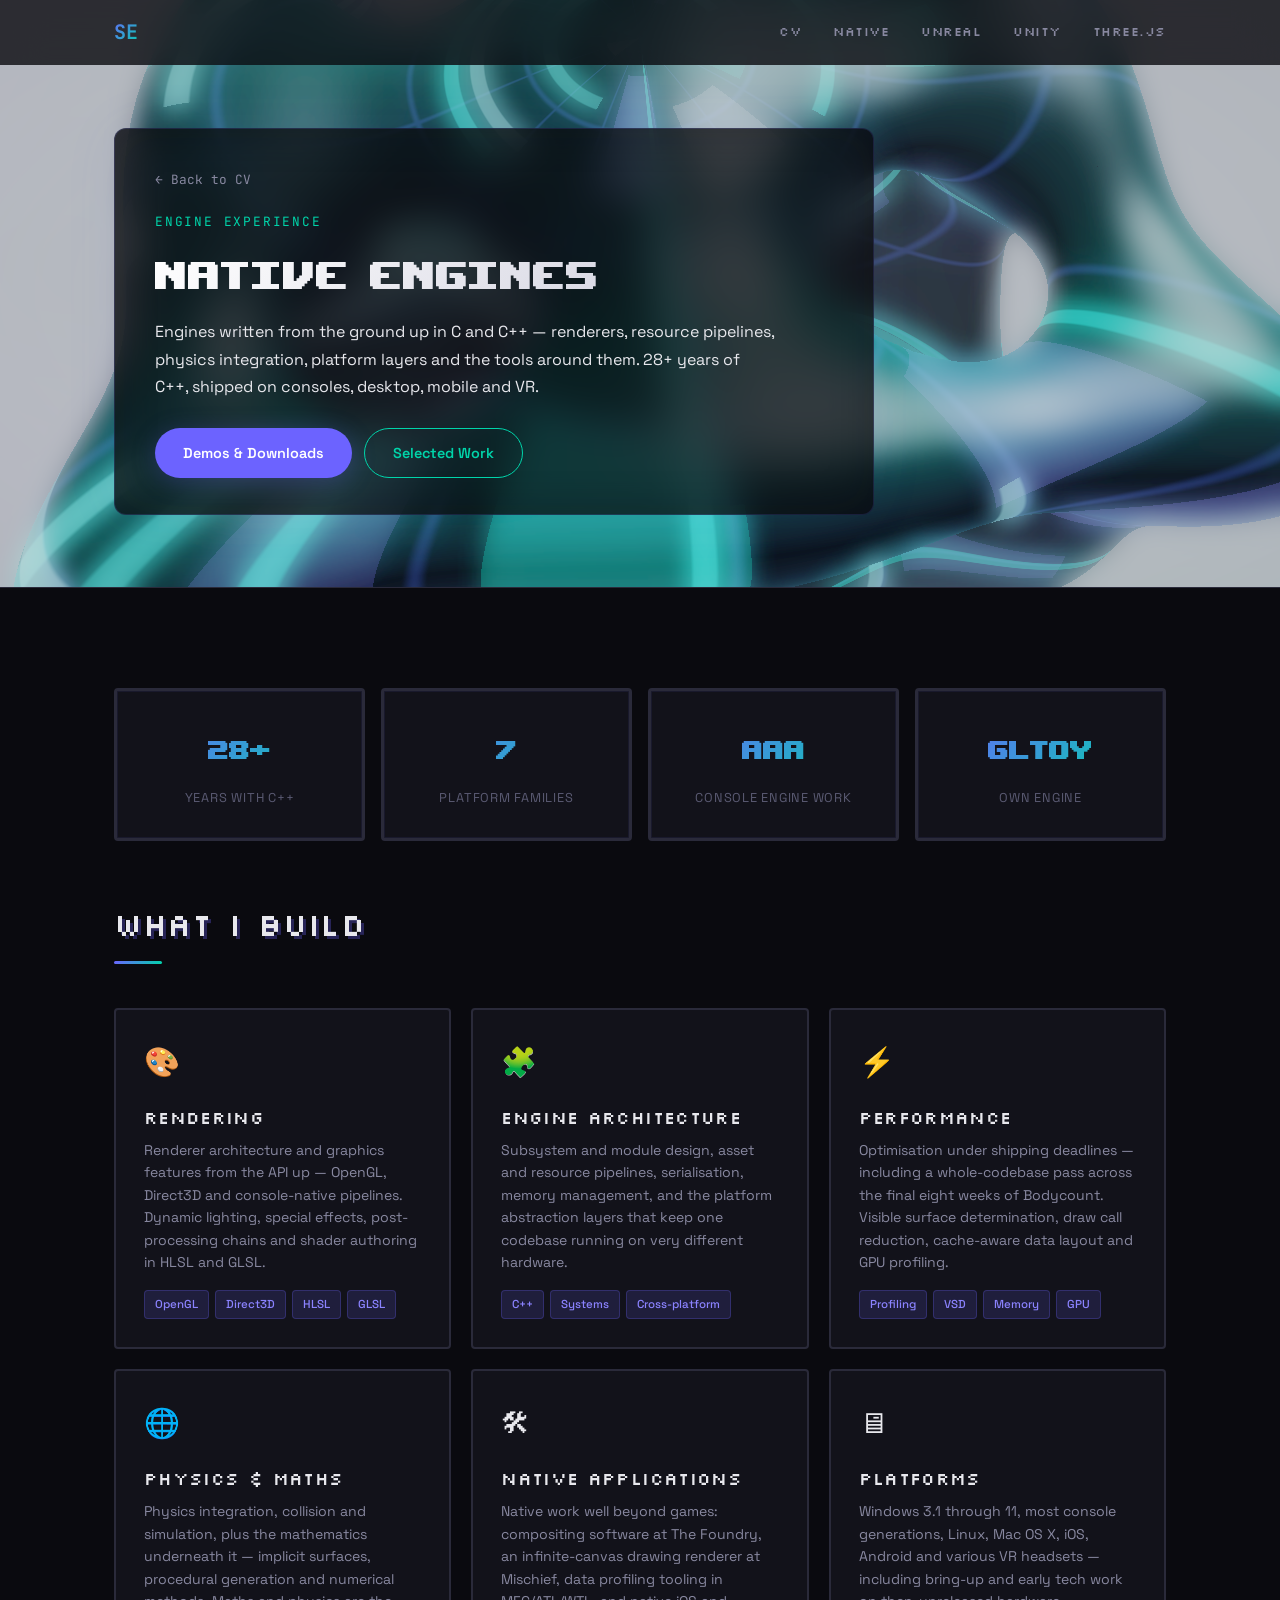
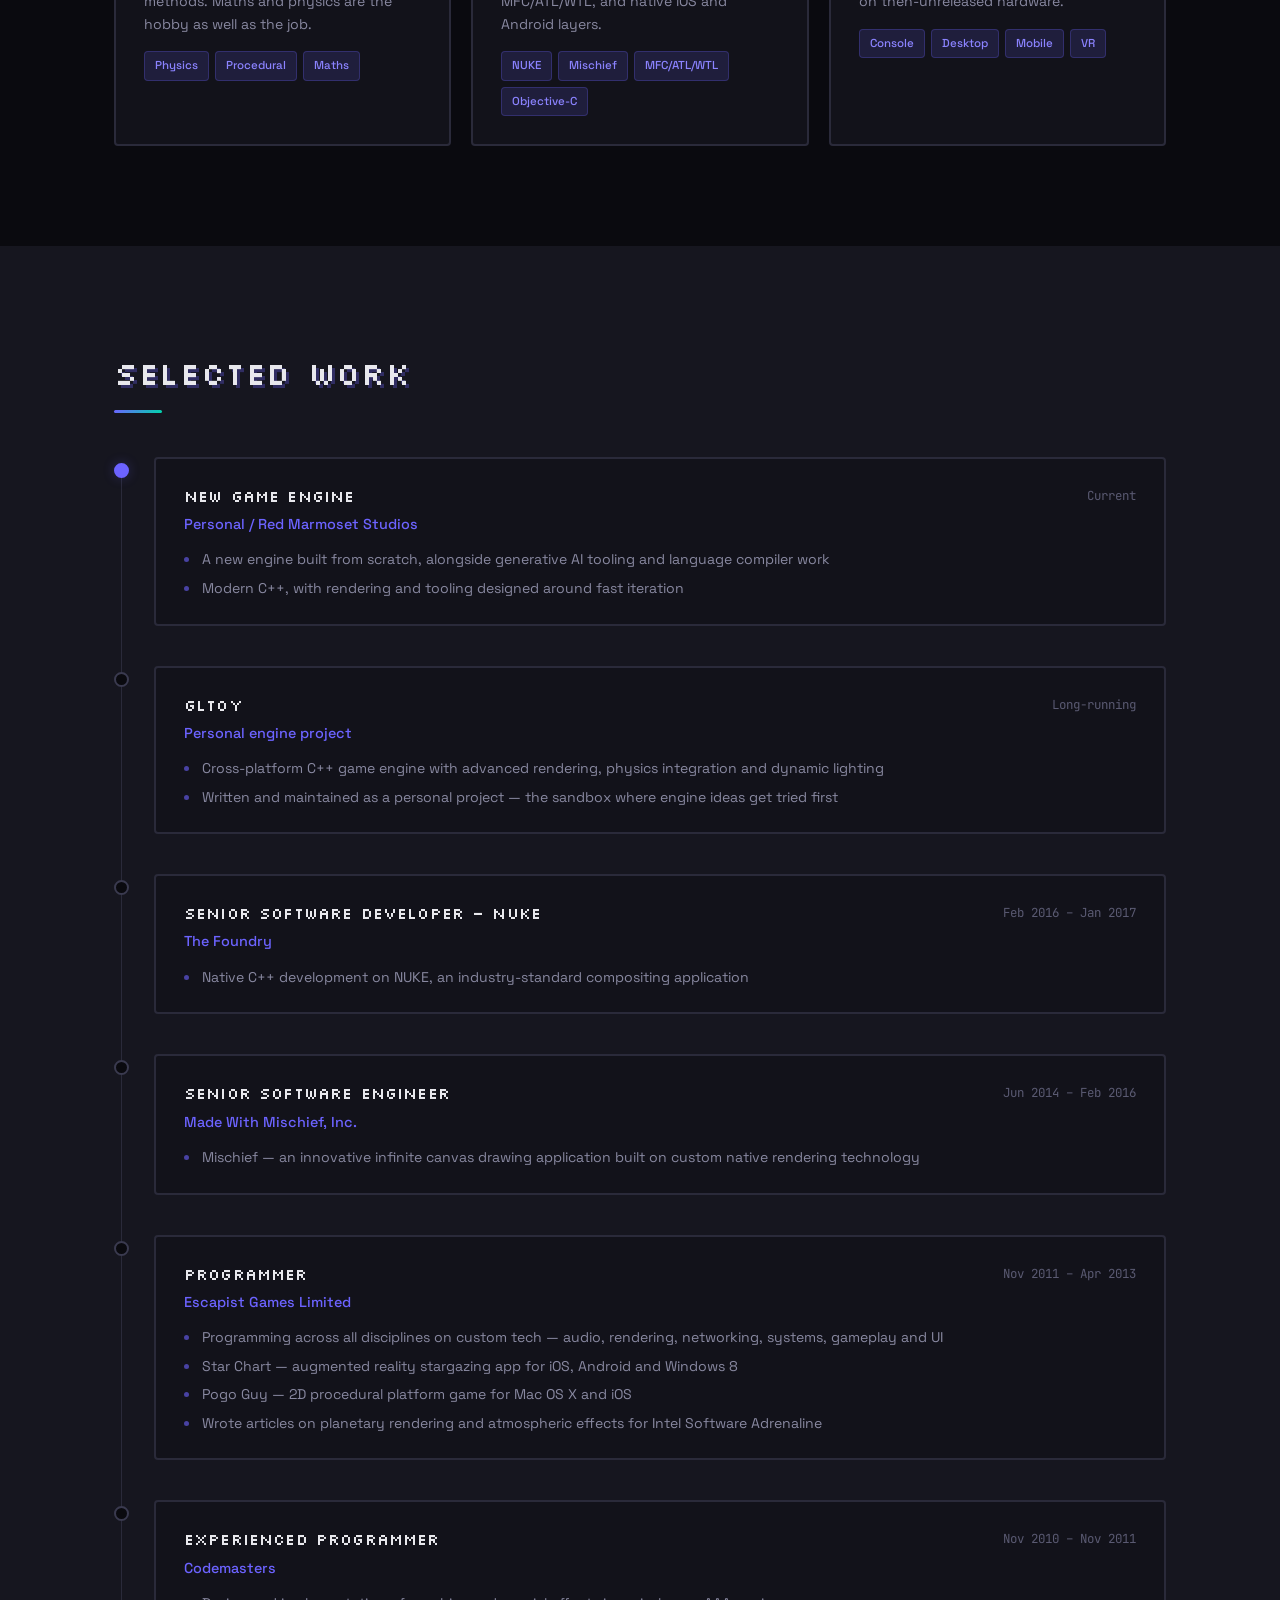
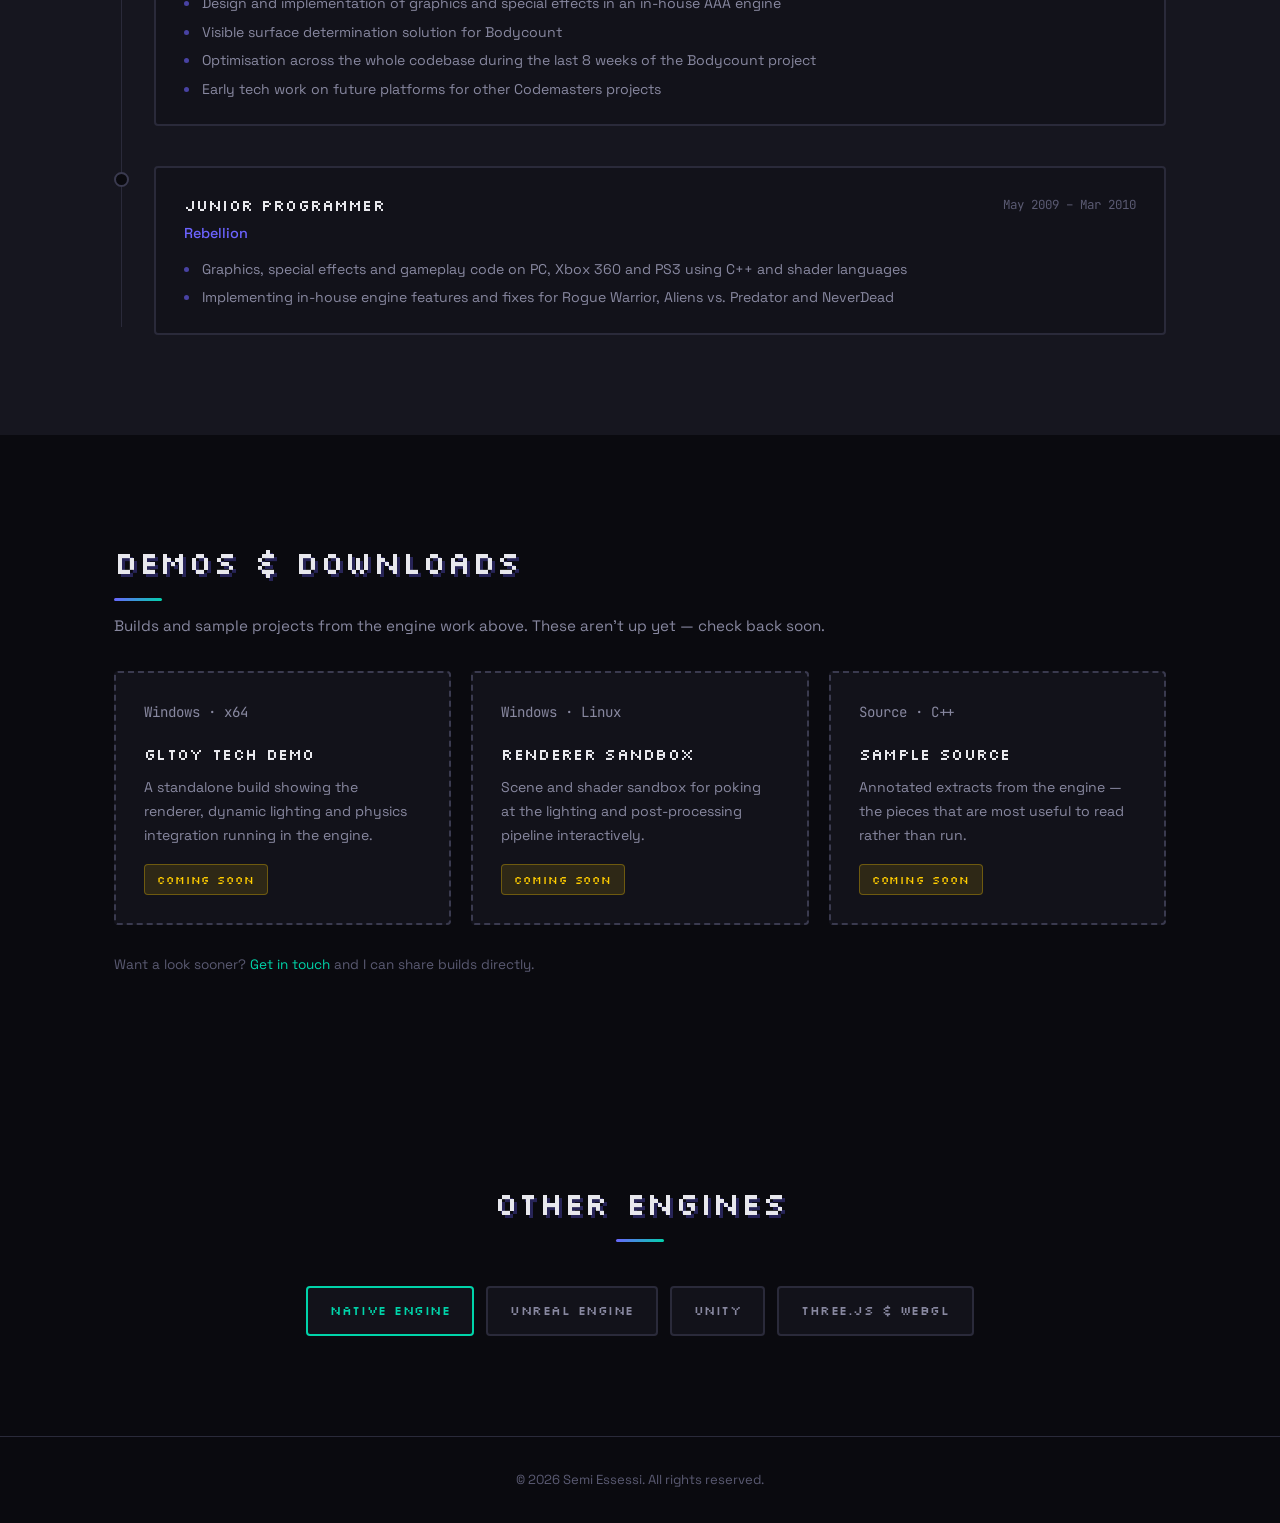
==== native-engine/index.html @ 6266543a "Add engine experience sub-pages for native, Unreal, Unity and Three.js Adds four sub-pages, each cov" ====
<!DOCTYPE html>
<html lang="en">
<head>
  <meta charset="UTF-8">
  <meta name="viewport" content="width=device-width, initial-scale=1.0">
  <title>Native Engine Experience &mdash; Sem Essessi</title>
  <meta name="description" content="Custom C++ game engine and native graphics experience: renderers, engine architecture, physics, tooling and optimisation across console, desktop and mobile.">
  <link rel="preconnect" href="https://fonts.googleapis.com">
  <link rel="preconnect" href="https://fonts.gstatic.com" crossorigin>
  <link href="https://fonts.googleapis.com/css2?family=Space+Grotesk:wght@300;400;500;600;700&family=JetBrains+Mono:wght@400;500&family=Silkscreen&display=swap" rel="stylesheet">
  <link rel="stylesheet" href="../style.css">
  <style>@font-face{font-family:'Upheaval';src:url('../assets/upheavtt.ttf') format('truetype');font-display:swap;}</style>
</head>
<body class="page-native">

  <nav class="nav" id="nav">
    <div class="nav-inner">
      <a href="../index.html" class="nav-logo">SE</a>
      <div class="nav-links">
        <a href="../index.html">CV</a>
        <a href="../native-engine/">Native</a>
        <a href="../unreal/">Unreal</a>
        <a href="../unity/">Unity</a>
        <a href="../threejs/">Three.js</a>
      </div>
      <button class="nav-toggle" id="nav-toggle" aria-label="Toggle menu">
        <span></span><span></span><span></span>
      </button>
    </div>
  </nav>

  <header class="page-hero">
    <div class="page-hero-bg">
      <canvas id="hero-canvas"></canvas>
    </div>
    <div class="container">
      <div class="page-hero-card">
        <a href="../index.html" class="breadcrumb">&larr; Back to CV</a>
        <p class="page-eyebrow">Engine Experience</p>
        <h1 class="page-title">Native Engines</h1>
        <p class="page-lede">Engines written from the ground up in C and C++ &mdash; renderers, resource pipelines, physics integration, platform layers and the tools around them. 28+ years of C++, shipped on consoles, desktop, mobile and VR.</p>
        <div class="page-hero-actions">
          <a href="#demos" class="btn btn-primary">Demos &amp; Downloads</a>
          <a href="#work" class="btn btn-accent">Selected Work</a>
        </div>
      </div>
    </div>
  </header>

  <section class="section">
    <div class="container">
      <div class="fact-grid">
        <div class="stat-card">
          <span class="stat-number">28+</span>
          <span class="stat-label">Years with C++</span>
        </div>
        <div class="stat-card">
          <span class="stat-number">7</span>
          <span class="stat-label">Platform Families</span>
        </div>
        <div class="stat-card">
          <span class="stat-number">AAA</span>
          <span class="stat-label">Console Engine Work</span>
        </div>
        <div class="stat-card">
          <span class="stat-number">GLToy</span>
          <span class="stat-label">Own Engine</span>
        </div>
      </div>

      <h2 class="section-title">What I Build</h2>
      <div class="card-grid">

        <div class="project-card">
          <div class="project-icon">&#127912;</div>
          <h3>Rendering</h3>
          <p>Renderer architecture and graphics features from the API up &mdash; OpenGL, Direct3D and console-native pipelines. Dynamic lighting, special effects, post-processing chains and shader authoring in HLSL and GLSL.</p>
          <div class="project-tags">
            <span>OpenGL</span><span>Direct3D</span><span>HLSL</span><span>GLSL</span>
          </div>
        </div>

        <div class="project-card">
          <div class="project-icon">&#129513;</div>
          <h3>Engine Architecture</h3>
          <p>Subsystem and module design, asset and resource pipelines, serialisation, memory management, and the platform abstraction layers that keep one codebase running on very different hardware.</p>
          <div class="project-tags">
            <span>C++</span><span>Systems</span><span>Cross-platform</span>
          </div>
        </div>

        <div class="project-card">
          <div class="project-icon">&#9889;</div>
          <h3>Performance</h3>
          <p>Optimisation under shipping deadlines &mdash; including a whole-codebase pass across the final eight weeks of Bodycount. Visible surface determination, draw call reduction, cache-aware data layout and GPU profiling.</p>
          <div class="project-tags">
            <span>Profiling</span><span>VSD</span><span>Memory</span><span>GPU</span>
          </div>
        </div>

        <div class="project-card">
          <div class="project-icon">&#127760;</div>
          <h3>Physics &amp; Maths</h3>
          <p>Physics integration, collision and simulation, plus the mathematics underneath it &mdash; implicit surfaces, procedural generation and numerical methods. Maths and physics are the hobby as well as the job.</p>
          <div class="project-tags">
            <span>Physics</span><span>Procedural</span><span>Maths</span>
          </div>
        </div>

        <div class="project-card">
          <div class="project-icon">&#128736;</div>
          <h3>Native Applications</h3>
          <p>Native work well beyond games: compositing software at The Foundry, an infinite-canvas drawing renderer at Mischief, data profiling tooling in MFC/ATL/WTL, and native iOS and Android layers.</p>
          <div class="project-tags">
            <span>NUKE</span><span>Mischief</span><span>MFC/ATL/WTL</span><span>Objective-C</span>
          </div>
        </div>

        <div class="project-card">
          <div class="project-icon">&#128421;</div>
          <h3>Platforms</h3>
          <p>Windows 3.1 through 11, most console generations, Linux, Mac OS X, iOS, Android and various VR headsets &mdash; including bring-up and early tech work on then-unreleased hardware.</p>
          <div class="project-tags">
            <span>Console</span><span>Desktop</span><span>Mobile</span><span>VR</span>
          </div>
        </div>

      </div>
    </div>
  </section>

  <section class="section experience" id="work">
    <div class="container">
      <h2 class="section-title">Selected Work</h2>
      <div class="timeline">

        <div class="timeline-item">
          <div class="timeline-marker current"></div>
          <div class="timeline-content">
            <div class="timeline-header">
              <div>
                <h3>New Game Engine</h3>
                <p class="timeline-company">Personal / Red Marmoset Studios</p>
              </div>
              <span class="timeline-date">Current</span>
            </div>
            <ul class="timeline-details">
              <li>A new engine built from scratch, alongside generative AI tooling and language compiler work</li>
              <li>Modern C++, with rendering and tooling designed around fast iteration</li>
            </ul>
          </div>
        </div>

        <div class="timeline-item">
          <div class="timeline-marker"></div>
          <div class="timeline-content">
            <div class="timeline-header">
              <div>
                <h3>GLToy</h3>
                <p class="timeline-company">Personal engine project</p>
              </div>
              <span class="timeline-date">Long-running</span>
            </div>
            <ul class="timeline-details">
              <li>Cross-platform C++ game engine with advanced rendering, physics integration and dynamic lighting</li>
              <li>Written and maintained as a personal project &mdash; the sandbox where engine ideas get tried first</li>
            </ul>
          </div>
        </div>

        <div class="timeline-item">
          <div class="timeline-marker"></div>
          <div class="timeline-content">
            <div class="timeline-header">
              <div>
                <h3>Senior Software Developer &ndash; NUKE</h3>
                <p class="timeline-company">The Foundry</p>
              </div>
              <span class="timeline-date">Feb 2016 &ndash; Jan 2017</span>
            </div>
            <ul class="timeline-details">
              <li>Native C++ development on NUKE, an industry-standard compositing application</li>
            </ul>
          </div>
        </div>

        <div class="timeline-item">
          <div class="timeline-marker"></div>
          <div class="timeline-content">
            <div class="timeline-header">
              <div>
                <h3>Senior Software Engineer</h3>
                <p class="timeline-company">Made With Mischief, Inc.</p>
              </div>
              <span class="timeline-date">Jun 2014 &ndash; Feb 2016</span>
            </div>
            <ul class="timeline-details">
              <li>Mischief &mdash; an innovative infinite canvas drawing application built on custom native rendering technology</li>
            </ul>
          </div>
        </div>

        <div class="timeline-item">
          <div class="timeline-marker"></div>
          <div class="timeline-content">
            <div class="timeline-header">
              <div>
                <h3>Programmer</h3>
                <p class="timeline-company">Escapist Games Limited</p>
              </div>
              <span class="timeline-date">Nov 2011 &ndash; Apr 2013</span>
            </div>
            <ul class="timeline-details">
              <li>Programming across all disciplines on custom tech &mdash; audio, rendering, networking, systems, gameplay and UI</li>
              <li>Star Chart &mdash; augmented reality stargazing app for iOS, Android and Windows 8</li>
              <li>Pogo Guy &mdash; 2D procedural platform game for Mac OS X and iOS</li>
              <li>Wrote articles on planetary rendering and atmospheric effects for Intel Software Adrenaline</li>
            </ul>
          </div>
        </div>

        <div class="timeline-item">
          <div class="timeline-marker"></div>
          <div class="timeline-content">
            <div class="timeline-header">
              <div>
                <h3>Experienced Programmer</h3>
                <p class="timeline-company">Codemasters</p>
              </div>
              <span class="timeline-date">Nov 2010 &ndash; Nov 2011</span>
            </div>
            <ul class="timeline-details">
              <li>Design and implementation of graphics and special effects in an in-house AAA engine</li>
              <li>Visible surface determination solution for Bodycount</li>
              <li>Optimisation across the whole codebase during the last 8 weeks of the Bodycount project</li>
              <li>Early tech work on future platforms for other Codemasters projects</li>
            </ul>
          </div>
        </div>

        <div class="timeline-item">
          <div class="timeline-marker"></div>
          <div class="timeline-content">
            <div class="timeline-header">
              <div>
                <h3>Junior Programmer</h3>
                <p class="timeline-company">Rebellion</p>
              </div>
              <span class="timeline-date">May 2009 &ndash; Mar 2010</span>
            </div>
            <ul class="timeline-details">
              <li>Graphics, special effects and gameplay code on PC, Xbox 360 and PS3 using C++ and shader languages</li>
              <li>Implementing in-house engine features and fixes for Rogue Warrior, Aliens vs. Predator and NeverDead</li>
            </ul>
          </div>
        </div>

      </div>
    </div>
  </section>

  <section class="section" id="demos">
    <div class="container">
      <h2 class="section-title">Demos &amp; Downloads</h2>
      <p class="section-lede">Builds and sample projects from the engine work above. These aren't up yet &mdash; check back soon.</p>
      <div class="demo-grid">

        <!-- To publish a demo: give the card a real link, swap the badge for
             <span class="demo-badge ready">Download</span> and add class "available".
             e.g. <a class="demo-card available" href="downloads/gltoy-demo.zip"> ... </a> -->
        <div class="demo-card">
          <p class="demo-meta">Windows &middot; x64</p>
          <h3>GLToy Tech Demo</h3>
          <p>A standalone build showing the renderer, dynamic lighting and physics integration running in the engine.</p>
          <span class="demo-badge">Coming soon</span>
        </div>

        <div class="demo-card">
          <p class="demo-meta">Windows &middot; Linux</p>
          <h3>Renderer Sandbox</h3>
          <p>Scene and shader sandbox for poking at the lighting and post-processing pipeline interactively.</p>
          <span class="demo-badge">Coming soon</span>
        </div>

        <div class="demo-card">
          <p class="demo-meta">Source &middot; C++</p>
          <h3>Sample Source</h3>
          <p>Annotated extracts from the engine &mdash; the pieces that are most useful to read rather than run.</p>
          <span class="demo-badge">Coming soon</span>
        </div>

      </div>
      <p class="demo-note">Want a look sooner? <a href="../index.html#contact">Get in touch</a> and I can share builds directly.</p>
    </div>
  </section>

  <section class="section engine-outro">
    <div class="container">
      <h2 class="section-title">Other Engines</h2>
      <nav class="engine-nav">
        <a href="../native-engine/" aria-current="page">Native Engine</a>
        <a href="../unreal/">Unreal Engine</a>
        <a href="../unity/">Unity</a>
        <a href="../threejs/">Three.js &amp; WebGL</a>
      </nav>
    </div>
  </section>

  <footer class="footer">
    <div class="container">
      <p>&copy; 2026 Semi Essessi. All rights reserved.</p>
    </div>
  </footer>

  <script src="../script.js"></script>
</body>
</html>
---- style.css ----
/* ========================================
   CV Website — Semi Essessi
   ======================================== */

*,
*::before,
*::after {
  margin: 0;
  padding: 0;
  box-sizing: border-box;
}

:root {
  --bg: #0a0a0f;
  --bg-card: #12121a;
  --bg-card-hover: #1a1a26;
  --surface: #16161f;
  --border: #2a2a3a;
  --border-light: #3a3a4f;
  --text: #e8e8ed;
  --text-muted: #8888a0;
  --text-dim: #5a5a72;
  --accent: #6c63ff;
  --accent-glow: #6c63ff40;
  --accent-bright: #8b83ff;
  --accent-secondary: #00d4aa;
  --accent-warm: #ff6b6b;
  --gradient-accent: linear-gradient(135deg, #6c63ff, #00d4aa);
  --font: 'Space Grotesk', -apple-system, BlinkMacSystemFont, 'Segoe UI', sans-serif;
  --font-mono: 'JetBrains Mono', 'Fira Code', monospace;
  --font-pixel: 'Silkscreen', 'Upheaval', 'Press Start 2P', monospace;
  --radius: 12px;
  --radius-sm: 8px;
  --radius-pixel: 4px;
  --transition: 0.3s cubic-bezier(0.4, 0, 0.2, 1);
}

html {
  scroll-behavior: smooth;
  scroll-padding-top: 80px;
}

body {
  font-family: var(--font);
  background: var(--bg);
  color: var(--text);
  line-height: 1.7;
  -webkit-font-smoothing: antialiased;
  overflow-x: hidden;
}

a {
  color: inherit;
  text-decoration: none;
}

ul {
  list-style: none;
}

/* Pixel art utilities */
.pixel-img {
  image-rendering: pixelated;
  image-rendering: -moz-crisp-edges;
  image-rendering: crisp-edges;
}

.section-sprite {
  width: 48px;
  height: 48px;
  vertical-align: middle;
  margin-left: 12px;
}

.container {
  max-width: 1100px;
  margin: 0 auto;
  padding: 0 24px;
}

/* ========================================
   Navigation
   ======================================== */

.nav {
  position: fixed;
  top: 0;
  left: 0;
  right: 0;
  z-index: 100;
  background: rgba(10, 10, 15, 0.8);
  backdrop-filter: blur(20px);
  -webkit-backdrop-filter: blur(20px);
  border-bottom: 1px solid transparent;
  transition: var(--transition);
}

.nav.scrolled {
  border-bottom-color: var(--border);
}

.nav-inner {
  max-width: 1100px;
  margin: 0 auto;
  padding: 0 24px;
  height: 64px;
  display: flex;
  align-items: center;
  justify-content: space-between;
}

.nav-logo {
  font-family: var(--font-mono);
  font-weight: 700;
  font-size: 1.25rem;
  background: var(--gradient-accent);
  -webkit-background-clip: text;
  background-clip: text;
  -webkit-text-fill-color: transparent;
  letter-spacing: -0.02em;
}

.nav-links {
  display: flex;
  gap: 32px;
}

.nav-links a {
  font-family: var(--font-pixel);
  font-size: 0.8rem;
  font-weight: 500;
  color: var(--text-muted);
  transition: color var(--transition);
  position: relative;
  letter-spacing: 0.04em;
}

.nav-links a::after {
  content: '';
  position: absolute;
  bottom: -4px;
  left: 0;
  width: 0;
  height: 2px;
  background: var(--accent);
  transition: width var(--transition);
}

.nav-links a:hover {
  color: var(--text);
}

.nav-links a:hover::after {
  width: 100%;
}

.nav-toggle {
  display: none;
  flex-direction: column;
  gap: 5px;
  background: none;
  border: none;
  cursor: pointer;
  padding: 4px;
}

.nav-toggle span {
  display: block;
  width: 24px;
  height: 2px;
  background: var(--text);
  transition: var(--transition);
}

/* ========================================
   Hero
   ======================================== */

.hero {
  position: relative;
  min-height: 100vh;
  display: flex;
  align-items: center;
  justify-content: center;
  overflow: hidden;
}

.hero-bg {
  position: absolute;
  inset: 0;
  z-index: 0;
}

.hero-bg canvas {
  width: 100%;
  height: 100%;
  display: block;
}

.hero-content {
  position: relative;
  z-index: 1;
  text-align: center;
  padding: 48px 48px 40px;
  max-width: 800px;
  background: rgba(10, 10, 15, 0.65);
  backdrop-filter: blur(18px);
  -webkit-backdrop-filter: blur(18px);
  border: 1px solid rgba(108, 99, 255, 0.12);
  border-radius: var(--radius);
  box-shadow: 0 0 60px rgba(108, 99, 255, 0.06),
              inset 0 0 40px rgba(10, 10, 15, 0.3);
}

.hero-greeting {
  font-family: var(--font-mono);
  font-size: 0.95rem;
  color: var(--accent);
  margin-bottom: 12px;
  letter-spacing: 0.08em;
}

.hero-name {
  font-family: 'Upheaval', var(--font-pixel);
  font-size: clamp(2.8rem, 8vw, 5rem);
  font-weight: 400;
  letter-spacing: 0.02em;
  line-height: 1.1;
  margin-bottom: 16px;
  background: linear-gradient(135deg, #fff 0%, #c8c8d8 100%);
  -webkit-background-clip: text;
  background-clip: text;
  -webkit-text-fill-color: transparent;
  text-shadow: none;
}

.hero-title {
  font-size: clamp(1.1rem, 3vw, 1.5rem);
  color: var(--text-muted);
  font-weight: 400;
  margin-bottom: 20px;
}

.hero-subtitle {
  font-size: 1rem;
  color: var(--text);
  max-width: 560px;
  margin: 0 auto 36px;
  line-height: 1.7;
}

.hero-actions {
  display: flex;
  gap: 16px;
  justify-content: center;
  flex-wrap: wrap;
}

.btn {
  display: inline-flex;
  align-items: center;
  gap: 8px;
  padding: 12px 28px;
  border-radius: 50px;
  font-size: 0.9rem;
  font-weight: 600;
  transition: all var(--transition);
  cursor: pointer;
  border: none;
}

.btn-primary {
  background: var(--accent);
  color: #fff;
  box-shadow: 0 4px 24px var(--accent-glow);
}

.btn-primary:hover {
  background: var(--accent-bright);
  transform: translateY(-2px);
  box-shadow: 0 8px 32px var(--accent-glow);
}

.btn-outline {
  background: transparent;
  color: var(--text);
  border: 1px solid var(--border-light);
}

.btn-outline:hover {
  border-color: var(--accent);
  color: var(--accent-bright);
  transform: translateY(-2px);
}

.hero-scroll {
  position: absolute;
  bottom: 40px;
  left: 50%;
  transform: translateX(-50%);
  display: flex;
  flex-direction: column;
  align-items: center;
  gap: 8px;
  z-index: 1;
}

.hero-scroll span {
  font-family: var(--font-pixel);
  font-size: 0.85rem;
  font-weight: 400;
  text-transform: uppercase;
  letter-spacing: 0.2em;
  color: var(--text);
  text-shadow: 0 0 8px rgba(108,99,255,0.5);
}

.hero-scroll-line {
  width: 2px;
  height: 40px;
  background: linear-gradient(to bottom, var(--accent-bright), transparent);
  animation: scrollPulse 2s ease-in-out infinite;
}

@keyframes scrollPulse {
  0%, 100% { opacity: 1; transform: scaleY(1); }
  50% { opacity: 0.4; transform: scaleY(0.6); }
}

/* ========================================
   Sections
   ======================================== */

.section {
  padding: 100px 0;
}

.section-title {
  font-family: var(--font-pixel);
  font-size: 2rem;
  font-weight: 400;
  letter-spacing: 0.02em;
  margin-bottom: 56px;
  position: relative;
  display: inline-flex;
  align-items: center;
  text-shadow: 3px 3px 0px rgba(108, 99, 255, 0.3);
}

.section-title::after {
  content: '';
  position: absolute;
  bottom: -12px;
  left: 0;
  width: 48px;
  height: 3px;
  background: var(--gradient-accent);
  border-radius: 2px;
}

/* ========================================
   About
   ======================================== */

.about-grid {
  display: grid;
  grid-template-columns: 1fr 1fr;
  gap: 64px;
  align-items: start;
}

.about-text p {
  color: var(--text-muted);
  margin-bottom: 16px;
  font-size: 0.95rem;
}

.about-text p:last-child {
  margin-bottom: 0;
}

.about-stats {
  display: grid;
  grid-template-columns: 1fr 1fr;
  gap: 16px;
}

.stat-card {
  background: var(--bg-card);
  border: 3px solid var(--border);
  border-radius: var(--radius-pixel);
  padding: 28px 24px;
  text-align: center;
  transition: all var(--transition);
  box-shadow: inset 0 0 0 1px rgba(108, 99, 255, 0.08);
}

.stat-card:hover {
  border-color: var(--accent);
  transform: translateY(-4px);
  box-shadow: 0 8px 32px rgba(108, 99, 255, 0.15),
              inset 0 0 0 1px rgba(108, 99, 255, 0.2);
}

.stat-number {
  display: block;
  font-family: 'Upheaval', var(--font-pixel);
  font-size: 2.2rem;
  font-weight: 400;
  background: var(--gradient-accent);
  -webkit-background-clip: text;
  background-clip: text;
  -webkit-text-fill-color: transparent;
  margin-bottom: 4px;
  text-shadow: none;
}

.stat-label {
  font-size: 0.8rem;
  color: var(--text-dim);
  text-transform: uppercase;
  letter-spacing: 0.06em;
}

/* ========================================
   Timeline / Experience
   ======================================== */

.experience {
  background: var(--surface);
}

.timeline {
  position: relative;
  padding-left: 40px;
}

.timeline::before {
  content: '';
  position: absolute;
  left: 7px;
  top: 8px;
  bottom: 8px;
  width: 1px;
  background: var(--border);
}

.timeline-item {
  position: relative;
  padding-bottom: 40px;
  opacity: 0;
  transform: translateY(20px);
  animation: fadeInUp 0.5s ease forwards;
}

.timeline-item:last-child {
  padding-bottom: 0;
}

.timeline-marker {
  position: absolute;
  left: -40px;
  top: 6px;
  width: 15px;
  height: 15px;
  border-radius: 50%;
  background: var(--bg);
  border: 2px solid var(--border-light);
  transition: all var(--transition);
  z-index: 1;
}

.timeline-marker.current {
  border-color: var(--accent);
  background: var(--accent);
  box-shadow: 0 0 12px var(--accent-glow);
}

.timeline-item:hover .timeline-marker {
  border-color: var(--accent);
  box-shadow: 0 0 12px var(--accent-glow);
}

.timeline-content {
  background: var(--bg-card);
  border: 2px solid var(--border);
  border-radius: var(--radius-pixel);
  padding: 24px 28px;
  transition: all var(--transition);
}

.timeline-content:hover {
  border-color: var(--border-light);
  background: var(--bg-card-hover);
}

.timeline-header {
  display: flex;
  justify-content: space-between;
  align-items: flex-start;
  gap: 16px;
  margin-bottom: 12px;
}


.timeline-header h3 {
  font-family: var(--font-pixel);
  font-size: 1rem;
  font-weight: 400;
  color: var(--text);
  letter-spacing: 0.01em;
}

.timeline-company {
  font-size: 0.9rem;
  color: var(--accent);
  font-weight: 500;
  margin-top: 2px;
}

.timeline-date {
  font-family: var(--font-mono);
  font-size: 0.78rem;
  color: var(--text-dim);
  white-space: nowrap;
  flex-shrink: 0;
  padding-top: 2px;
}

.timeline-details {
  margin-top: 8px;
}

.timeline-details li {
  position: relative;
  padding-left: 18px;
  color: var(--text-muted);
  font-size: 0.88rem;
  margin-bottom: 6px;
  line-height: 1.6;
}

.timeline-details li::before {
  content: '';
  position: absolute;
  left: 0;
  top: 9px;
  width: 5px;
  height: 5px;
  border-radius: 50%;
  background: var(--accent);
  opacity: 0.6;
}

.timeline-details li:last-child {
  margin-bottom: 0;
}

@keyframes fadeInUp {
  to {
    opacity: 1;
    transform: translateY(0);
  }
}

/* Stagger animation */
.timeline-item:nth-child(1) { animation-delay: 0.05s; }
.timeline-item:nth-child(2) { animation-delay: 0.1s; }
.timeline-item:nth-child(3) { animation-delay: 0.15s; }
.timeline-item:nth-child(4) { animation-delay: 0.2s; }
.timeline-item:nth-child(5) { animation-delay: 0.25s; }
.timeline-item:nth-child(6) { animation-delay: 0.3s; }
.timeline-item:nth-child(7) { animation-delay: 0.35s; }
.timeline-item:nth-child(8) { animation-delay: 0.4s; }
.timeline-item:nth-child(9) { animation-delay: 0.45s; }
.timeline-item:nth-child(10) { animation-delay: 0.5s; }
.timeline-item:nth-child(11) { animation-delay: 0.55s; }
.timeline-item:nth-child(12) { animation-delay: 0.6s; }
.timeline-item:nth-child(13) { animation-delay: 0.65s; }
.timeline-item:nth-child(14) { animation-delay: 0.7s; }
.timeline-item:nth-child(15) { animation-delay: 0.75s; }

/* ========================================
   Projects
   ======================================== */

.projects-grid {
  display: grid;
  grid-template-columns: repeat(4, 1fr);
  gap: 20px;
}

.project-card {
  background: var(--bg-card);
  border: 2px solid var(--border);
  border-radius: var(--radius-pixel);
  padding: 28px;
  transition: all var(--transition);
  position: relative;
  overflow: hidden;
}

.project-card::before {
  content: '';
  position: absolute;
  top: 0;
  left: 0;
  right: 0;
  height: 2px;
  background: var(--gradient-accent);
  opacity: 0;
  transition: opacity var(--transition);
}

.project-card:hover {
  border-color: var(--border-light);
  transform: translateY(-4px);
  box-shadow: 0 12px 40px rgba(0, 0, 0, 0.3);
}

.project-card:hover::before {
  opacity: 1;
}

.project-icon {
  font-size: 1.8rem;
  margin-bottom: 16px;
}

.project-card h3 {
  font-family: var(--font-pixel);
  font-size: 1.1rem;
  font-weight: 400;
  margin-bottom: 6px;
  letter-spacing: 0.02em;
}

.project-card h3 a {
  color: inherit;
  text-decoration: none;
  transition: color var(--transition);
}

.project-card h3 a:hover {
  color: var(--accent);
}

.project-meta {
  font-size: 0.8rem;
  color: var(--text-dim);
  margin-bottom: 12px;
}

.project-card > p:not(.project-meta) {
  color: var(--text-muted);
  font-size: 0.88rem;
  margin-bottom: 16px;
  line-height: 1.6;
}

.project-tags {
  display: flex;
  flex-wrap: wrap;
  gap: 6px;
}

.project-tags span {
  font-size: 0.72rem;
  padding: 4px 10px;
  background: rgba(108, 99, 255, 0.15);
  color: var(--accent-bright);
  border: 1px solid rgba(108, 99, 255, 0.25);
  border-radius: var(--radius-pixel);
  font-weight: 500;
}

/* ========================================
   Skills
   ======================================== */

.skills {
  background: var(--surface);
}

.skills-grid {
  display: grid;
  grid-template-columns: 1fr 1fr;
  gap: 40px;
}

.skill-group h3 {
  font-family: var(--font-pixel);
  font-size: 0.85rem;
  text-transform: uppercase;
  letter-spacing: 0.08em;
  color: var(--text-dim);
  margin-bottom: 16px;
  font-weight: 400;
}

.skill-tags {
  display: flex;
  flex-wrap: wrap;
  gap: 8px;
}

.skill-tag {
  font-size: 0.82rem;
  padding: 8px 16px;
  background: var(--bg-card);
  border: 2px solid var(--border);
  border-radius: var(--radius-pixel);
  color: var(--text-muted);
  font-weight: 500;
  transition: all var(--transition);
}

.skill-tag:hover {
  border-color: #ffcc00;
  color: #fff;
  background: rgba(255, 204, 0, 0.12);
  transform: translateY(-2px);
  box-shadow: 0 0 12px rgba(255, 204, 0, 0.2);
}

.skill-tag.primary {
  background: rgba(108, 99, 255, 0.15);
  border-color: rgba(108, 99, 255, 0.4);
  color: var(--accent-bright);
  box-shadow: 0 0 8px rgba(108, 99, 255, 0.1);
}

/* ========================================
   Publications
   ======================================== */

.publications-list {
  max-width: 700px;
}

.publication-card {
  background: var(--bg-card);
  border: 2px solid var(--border);
  border-radius: var(--radius-pixel);
  padding: 28px;
  transition: all var(--transition);
}

.publication-card:hover {
  border-color: var(--border-light);
}

.publication-date {
  font-family: var(--font-mono);
  font-size: 0.78rem;
  color: var(--accent);
}

.publication-card h3 {
  font-family: var(--font-pixel);
  font-size: 1.05rem;
  font-weight: 400;
  margin: 8px 0;
}

.publication-card p {
  color: var(--text-muted);
  font-size: 0.88rem;
}

/* ========================================
   Contact
   ======================================== */

.contact {
  background: var(--surface);
  text-align: center;
}

.contact .section-title::after {
  left: 50%;
  transform: translateX(-50%);
}

.contact-text {
  color: var(--text-muted);
  font-size: 1.05rem;
  margin-bottom: 40px;
}

.contact-links {
  display: flex;
  gap: 16px;
  justify-content: center;
  flex-wrap: wrap;
}

.contact-card {
  display: flex;
  align-items: center;
  gap: 12px;
  background: var(--bg-card);
  border: 2px solid var(--border);
  border-radius: var(--radius-pixel);
  padding: 16px 28px;
  transition: all var(--transition);
  font-family: var(--font-pixel);
  font-weight: 500;
}

.contact-card:hover {
  border-color: var(--accent);
  transform: translateY(-2px);
  box-shadow: 0 8px 32px rgba(108, 99, 255, 0.1);
}

.contact-icon {
  width: 22px;
  height: 22px;
  color: var(--accent);
}

/* ========================================
   Footer
   ======================================== */

.footer {
  padding: 32px 0;
  text-align: center;
  border-top: 1px solid var(--border);
}

.footer p {
  font-size: 0.82rem;
  color: var(--text-dim);
}

/* ========================================
   Mobile nav overlay
   ======================================== */

.nav-links.open {
  display: flex;
}

/* ========================================
   Responsive
   ======================================== */

@media (max-width: 768px) {
  .nav-links {
    display: none;
    position: fixed;
    top: 64px;
    left: 0;
    right: 0;
    bottom: 0;
    background: rgba(10, 10, 15, 0.95);
    backdrop-filter: blur(20px);
    flex-direction: column;
    align-items: center;
    justify-content: center;
    gap: 32px;
  }

  .nav-links a {
    font-size: 1.2rem;
  }

  .nav-toggle {
    display: flex;
  }

  .about-grid {
    grid-template-columns: 1fr;
    gap: 40px;
  }

  .skills-grid {
    grid-template-columns: 1fr;
    gap: 32px;
  }

  .projects-grid {
    grid-template-columns: repeat(2, 1fr);
  }

  .timeline-header {
    flex-direction: column;
    gap: 4px;
  }

  .section {
    padding: 72px 0;
  }

  .hero-actions {
    flex-direction: column;
    align-items: center;
  }
}

@media (max-width: 480px) {
  .about-stats {
    grid-template-columns: 1fr 1fr;
    gap: 12px;
  }

  .stat-card {
    padding: 20px 16px;
  }

  .stat-number {
    font-size: 1.6rem;
  }

  .timeline {
    padding-left: 30px;
  }

  .timeline-marker {
    left: -30px;
    width: 12px;
    height: 12px;
  }

  .timeline-content {
    padding: 20px;
  }

  .projects-grid {
    grid-template-columns: 1fr;
  }
}

/* ========================================
   Engine sub-pages (/native-engine, /unreal,
   /unity, /threejs)
   ======================================== */

/* Per-page accent — used for eyebrows, badges and rules so the
   sub-pages read as siblings rather than clones. */
.page-native  { --page-accent: #00d4aa; }
.page-unreal  { --page-accent: #5ec8ff; }
.page-unity   { --page-accent: #ff6b6b; }
.page-threejs { --page-accent: #ffcc00; }

/* Compact hero band (same shader as the front page, shorter) */
.page-hero {
  position: relative;
  overflow: hidden;
  border-bottom: 1px solid var(--border);
}

.page-hero-bg {
  position: absolute;
  inset: 0;
  z-index: 0;
}

.page-hero-bg canvas {
  width: 100%;
  height: 100%;
  display: block;
}

.page-hero .container {
  position: relative;
  z-index: 1;
  padding-top: 128px;
  padding-bottom: 72px;
}

.page-hero-card {
  max-width: 760px;
  padding: 36px 40px;
  background: rgba(10, 10, 15, 0.72);
  backdrop-filter: blur(18px);
  -webkit-backdrop-filter: blur(18px);
  border: 1px solid rgba(108, 99, 255, 0.14);
  border-radius: var(--radius);
  box-shadow: 0 0 60px rgba(108, 99, 255, 0.06),
              inset 0 0 40px rgba(10, 10, 15, 0.3);
}

.breadcrumb {
  display: inline-flex;
  align-items: center;
  gap: 8px;
  font-family: var(--font-mono);
  font-size: 0.8rem;
  color: var(--text-muted);
  margin-bottom: 20px;
  transition: color var(--transition);
}

.breadcrumb:hover {
  color: var(--page-accent, var(--accent));
}

.page-eyebrow {
  font-family: var(--font-mono);
  font-size: 0.8rem;
  text-transform: uppercase;
  letter-spacing: 0.14em;
  color: var(--page-accent, var(--accent));
  margin-bottom: 10px;
}

.page-title {
  font-family: 'Upheaval', var(--font-pixel);
  font-size: clamp(2.1rem, 6vw, 3.4rem);
  font-weight: 400;
  line-height: 1.1;
  letter-spacing: 0.02em;
  margin-bottom: 16px;
  background: linear-gradient(135deg, #fff 0%, #c8c8d8 100%);
  -webkit-background-clip: text;
  background-clip: text;
  -webkit-text-fill-color: transparent;
}

.page-lede {
  color: var(--text);
  font-size: 1rem;
  max-width: 620px;
  margin-bottom: 28px;
}

.page-hero-actions {
  display: flex;
  gap: 12px;
  flex-wrap: wrap;
}

.btn-accent {
  background: transparent;
  color: var(--page-accent, var(--accent));
  border: 1px solid currentColor;
}

.btn-accent:hover {
  background: rgba(255, 255, 255, 0.04);
  transform: translateY(-2px);
}

/* Generic auto-fitting card grid, reuses .project-card styling */
.card-grid {
  display: grid;
  grid-template-columns: repeat(auto-fit, minmax(260px, 1fr));
  gap: 20px;
}

.card-grid.grid-2 {
  grid-template-columns: repeat(2, 1fr);
}

.card-grid .project-card:hover {
  border-color: var(--page-accent, var(--border-light));
}

.card-grid .project-card::before {
  background: linear-gradient(135deg, var(--accent), var(--page-accent, var(--accent-secondary)));
}

/* Key-fact strip */
.fact-grid {
  display: grid;
  grid-template-columns: repeat(4, 1fr);
  gap: 16px;
  margin-bottom: 56px;
}

.fact-grid .stat-card:hover {
  border-color: var(--page-accent, var(--accent));
}

.section-lede {
  color: var(--text-muted);
  max-width: 720px;
  margin: -32px 0 32px;
  font-size: 0.95rem;
}

/* Demos & downloads */
.demo-grid {
  display: grid;
  grid-template-columns: repeat(auto-fit, minmax(280px, 1fr));
  gap: 20px;
}

.demo-card {
  position: relative;
  background: var(--bg-card);
  border: 2px dashed var(--border-light);
  border-radius: var(--radius-pixel);
  padding: 28px;
  transition: all var(--transition);
}

/* Add .available to a demo card once a real download link is in place */
.demo-card.available {
  border-style: solid;
}

.demo-card:hover {
  background: var(--bg-card-hover);
  border-color: var(--page-accent, var(--accent));
}

.demo-card h3 {
  font-family: var(--font-pixel);
  font-size: 1rem;
  font-weight: 400;
  margin-bottom: 8px;
  letter-spacing: 0.02em;
}

.demo-card p {
  color: var(--text-muted);
  font-size: 0.88rem;
  margin-bottom: 16px;
}

.demo-meta {
  font-family: var(--font-mono);
  font-size: 0.75rem;
  color: var(--text-dim);
  margin-bottom: 12px;
}

.demo-badge {
  display: inline-block;
  font-family: var(--font-pixel);
  font-size: 0.7rem;
  letter-spacing: 0.08em;
  text-transform: uppercase;
  padding: 5px 12px;
  border-radius: var(--radius-pixel);
  background: rgba(255, 204, 0, 0.12);
  color: #ffcc00;
  border: 1px solid rgba(255, 204, 0, 0.3);
}

.demo-badge.ready {
  background: rgba(0, 212, 170, 0.12);
  color: var(--accent-secondary);
  border-color: rgba(0, 212, 170, 0.35);
}

.demo-note {
  margin-top: 28px;
  font-size: 0.85rem;
  color: var(--text-dim);
}

.demo-note a {
  color: var(--page-accent, var(--accent));
}

/* Cross-links between the engine pages */
.engine-nav {
  display: flex;
  flex-wrap: wrap;
  gap: 12px;
  justify-content: center;
}

.engine-nav a {
  font-family: var(--font-pixel);
  font-size: 0.8rem;
  letter-spacing: 0.04em;
  padding: 12px 22px;
  background: var(--bg-card);
  border: 2px solid var(--border);
  border-radius: var(--radius-pixel);
  color: var(--text-muted);
  transition: all var(--transition);
}

.engine-nav a:hover {
  color: var(--text);
  border-color: var(--accent);
  transform: translateY(-2px);
}

.engine-nav a[aria-current='page'] {
  color: var(--page-accent, var(--accent));
  border-color: currentColor;
}

.engine-outro {
  text-align: center;
}

.engine-outro .section-title::after {
  left: 50%;
  transform: translateX(-50%);
}

@media (max-width: 768px) {
  .card-grid.grid-2 {
    grid-template-columns: 1fr;
  }

  .page-hero-card {
    padding: 28px 24px;
  }

  .page-hero .container {
    padding-top: 104px;
    padding-bottom: 56px;
  }

  .fact-grid {
    grid-template-columns: repeat(2, 1fr);
  }
}

.project-card .project-cta {
  display: inline-block;
  margin-top: 16px;
  font-family: var(--font-mono);
  font-size: 0.8rem;
  color: var(--page-accent, var(--accent));
}

.project-card:hover .project-cta {
  text-decoration: underline;
}
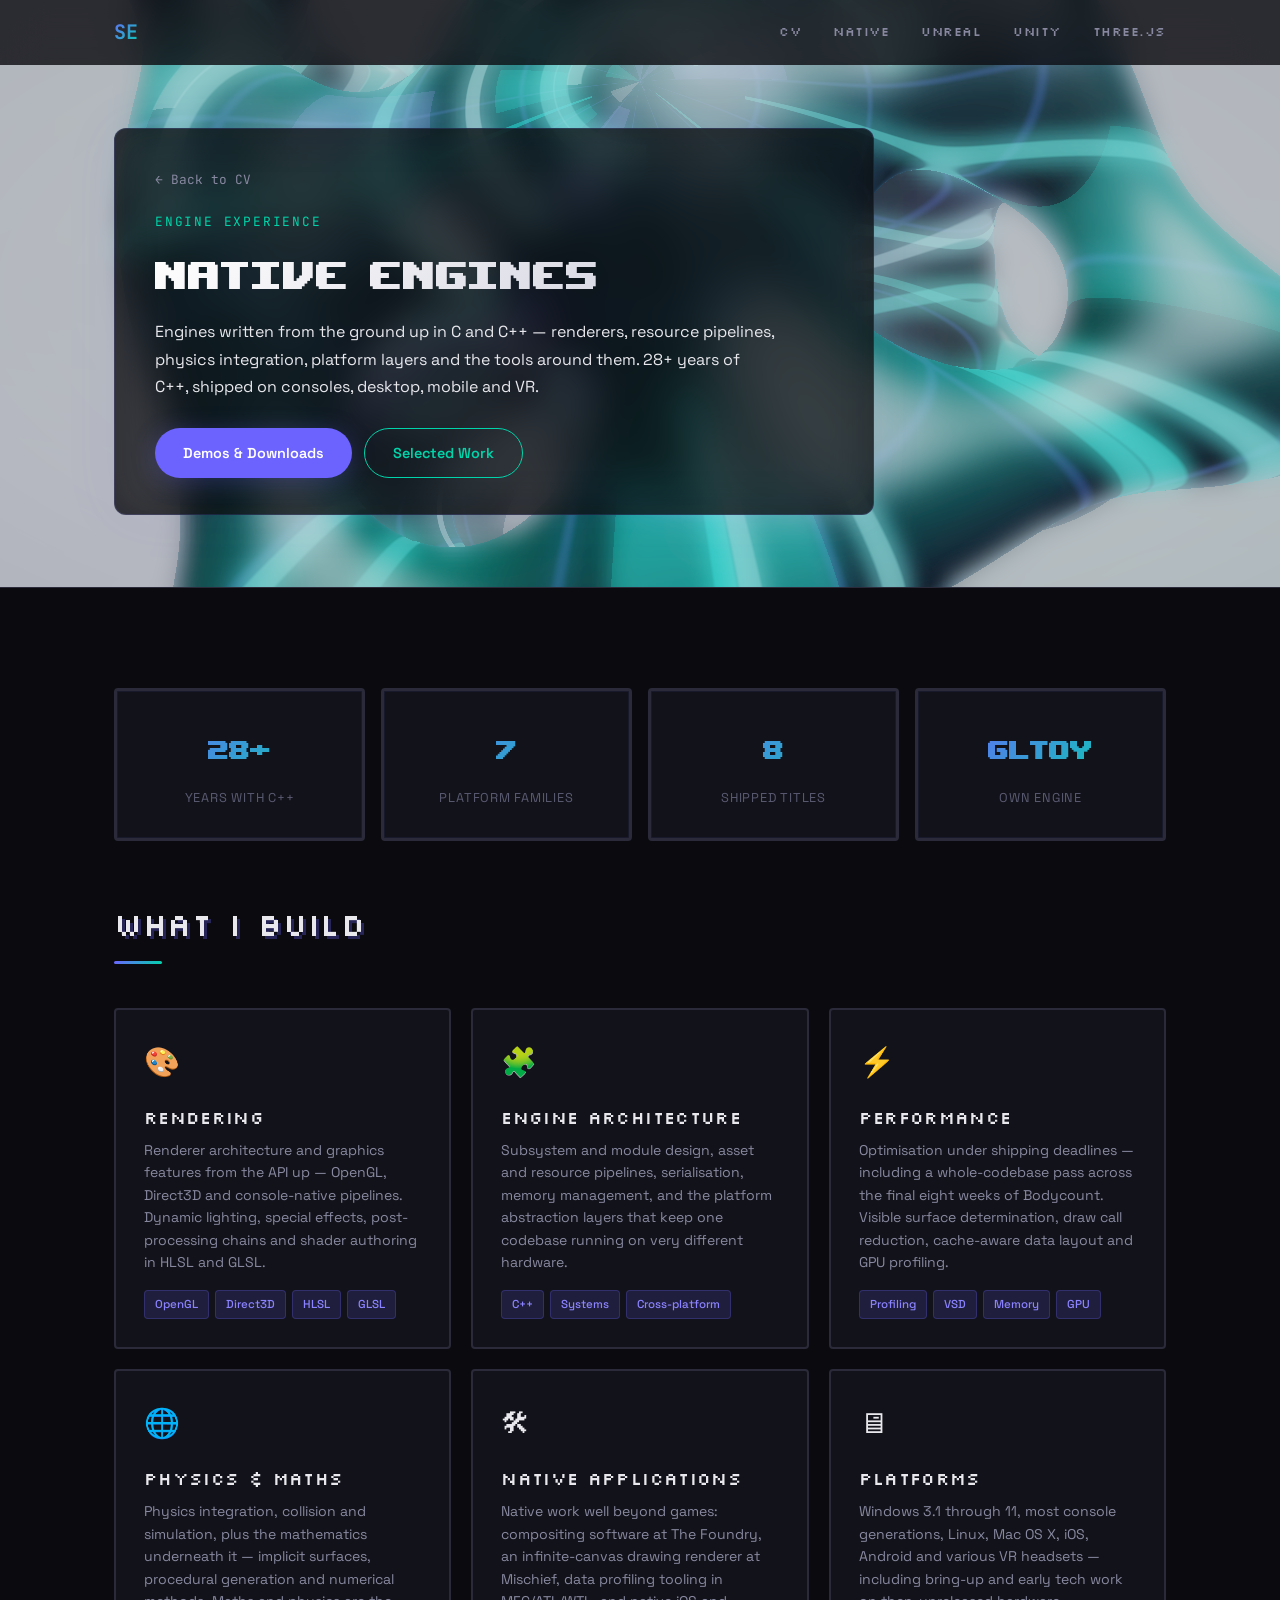
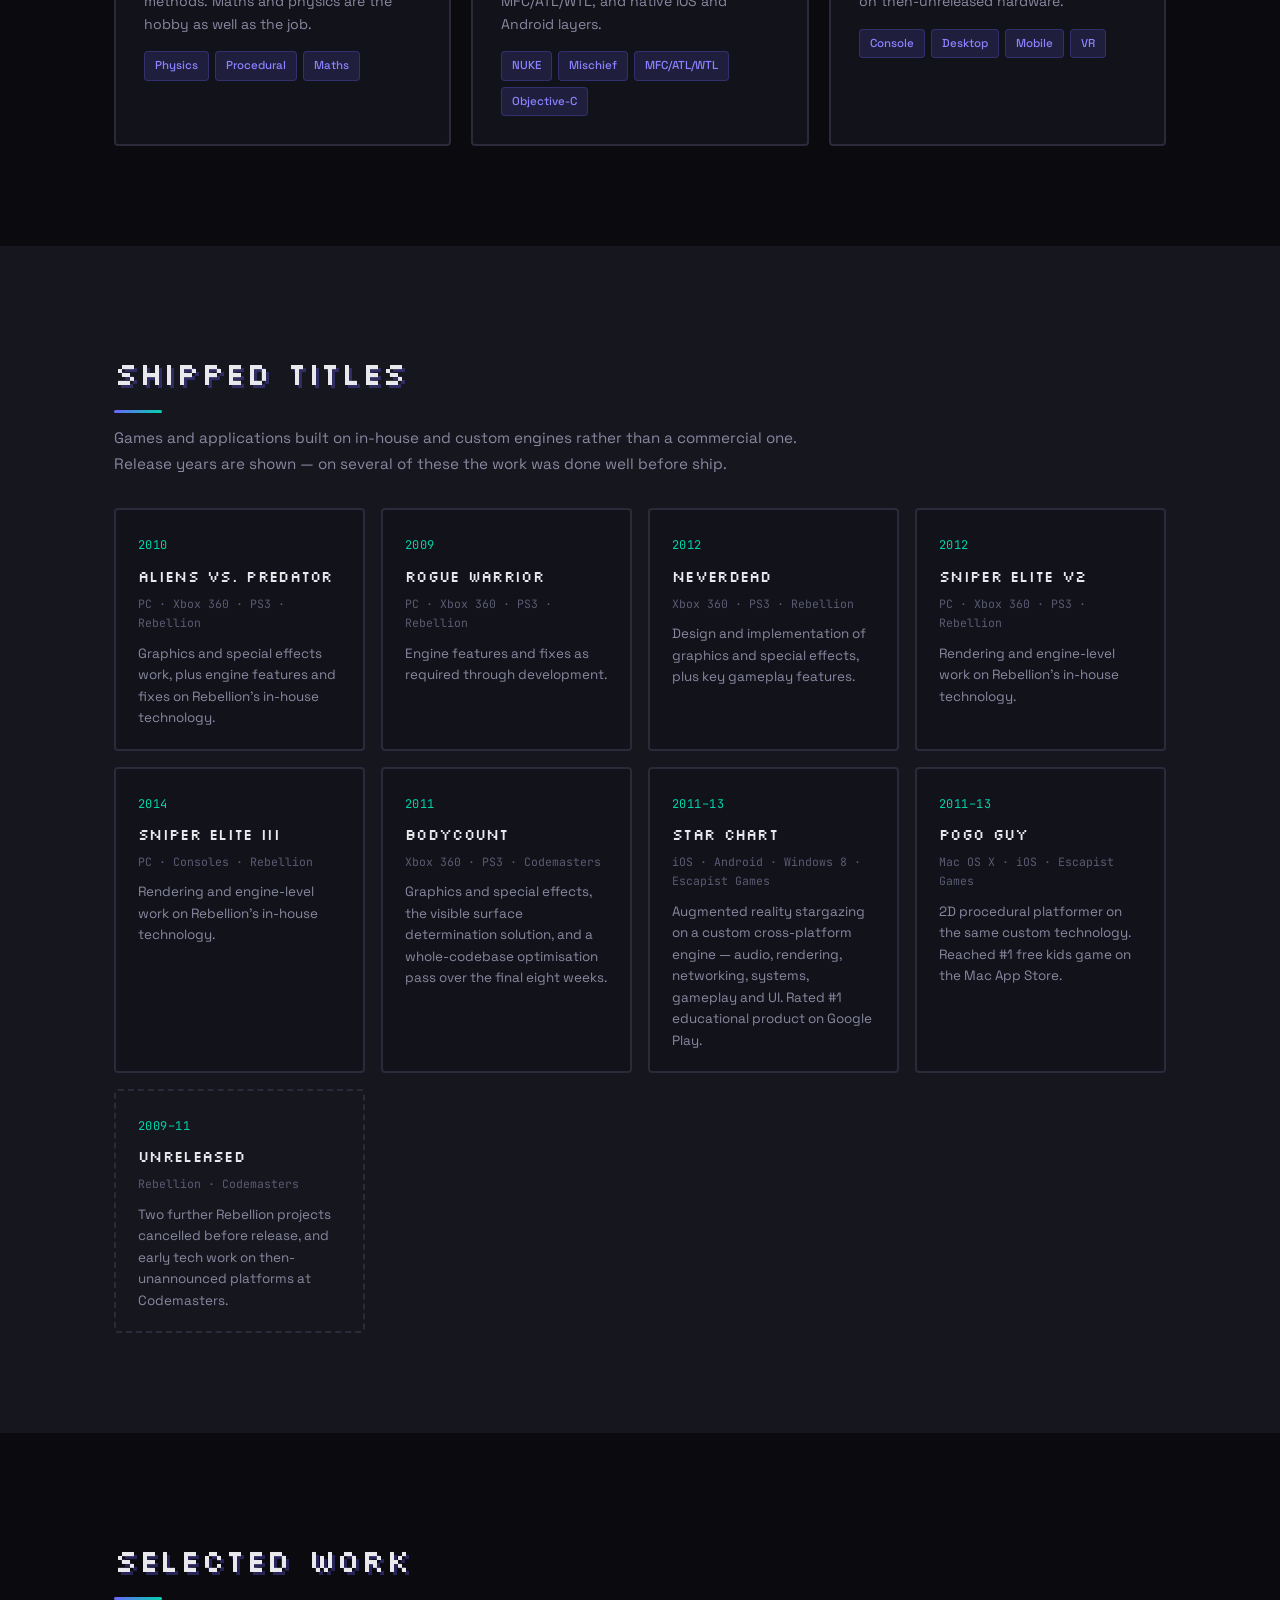
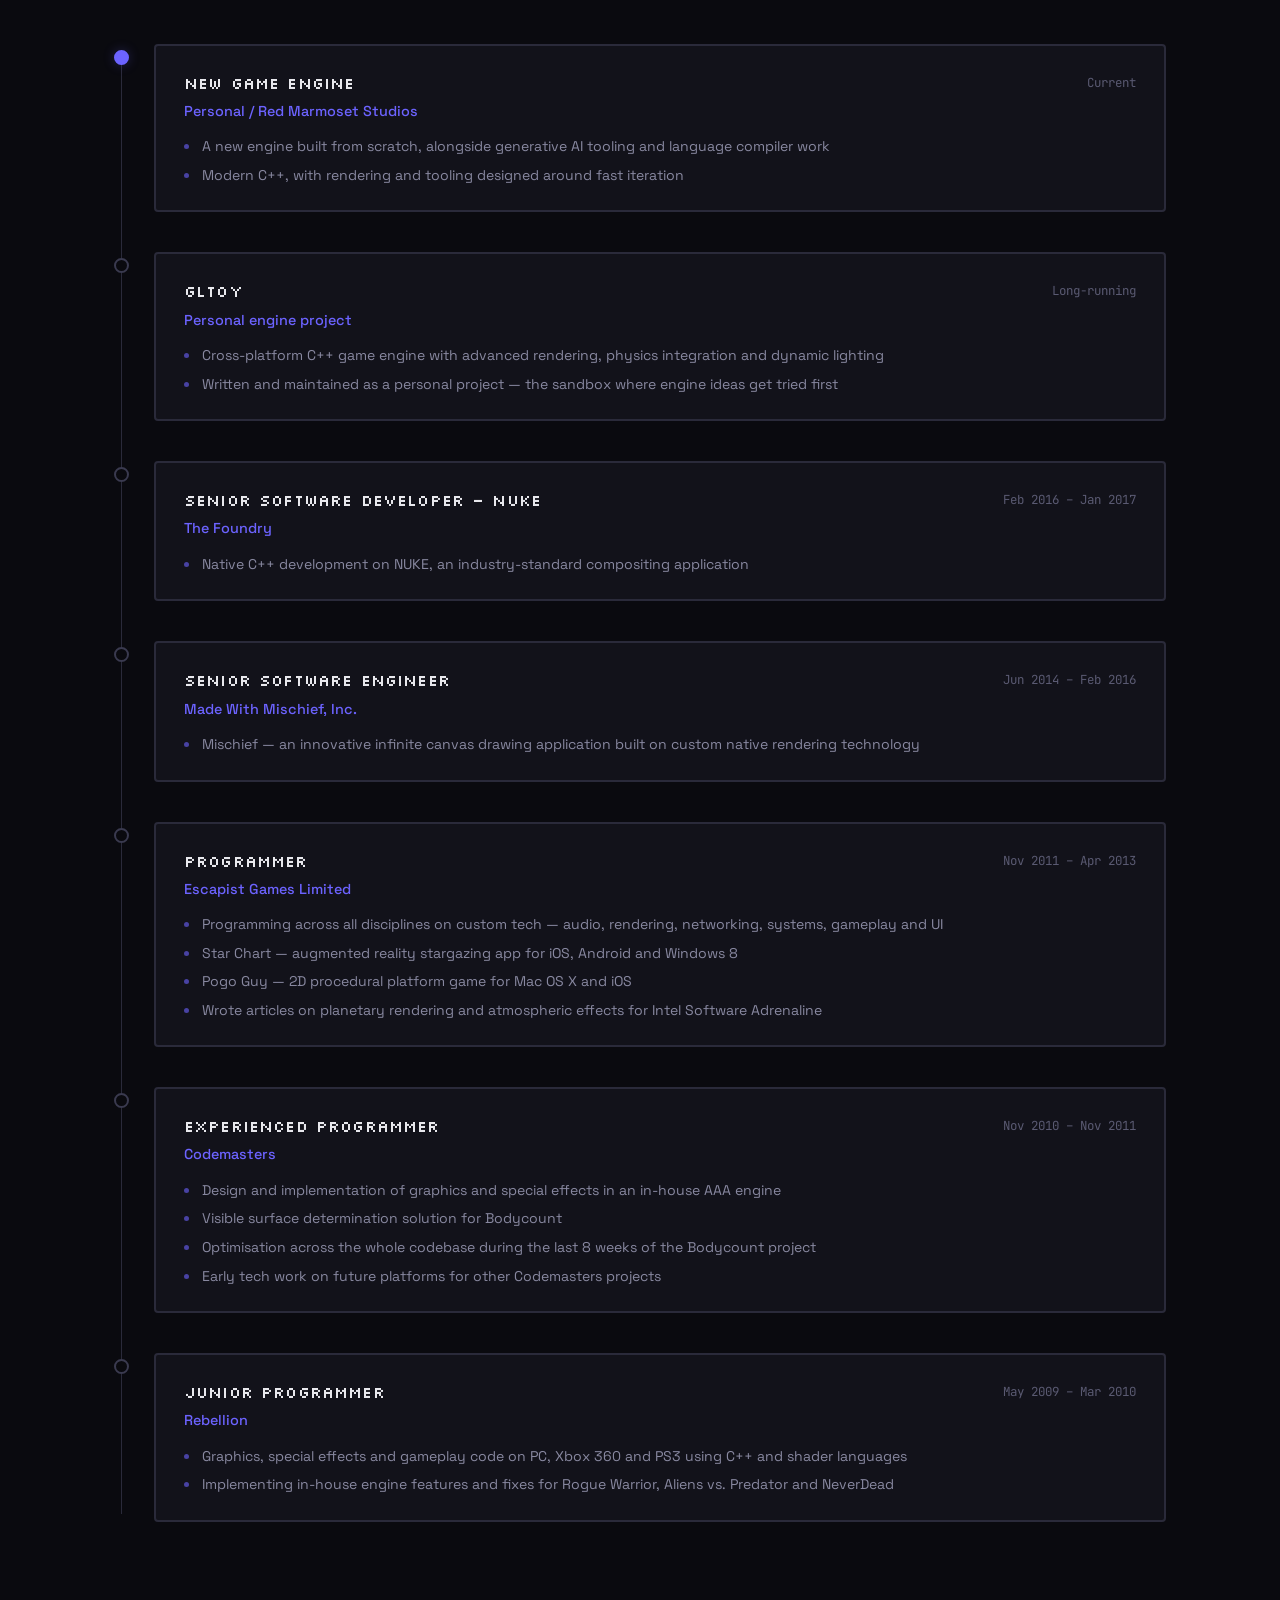
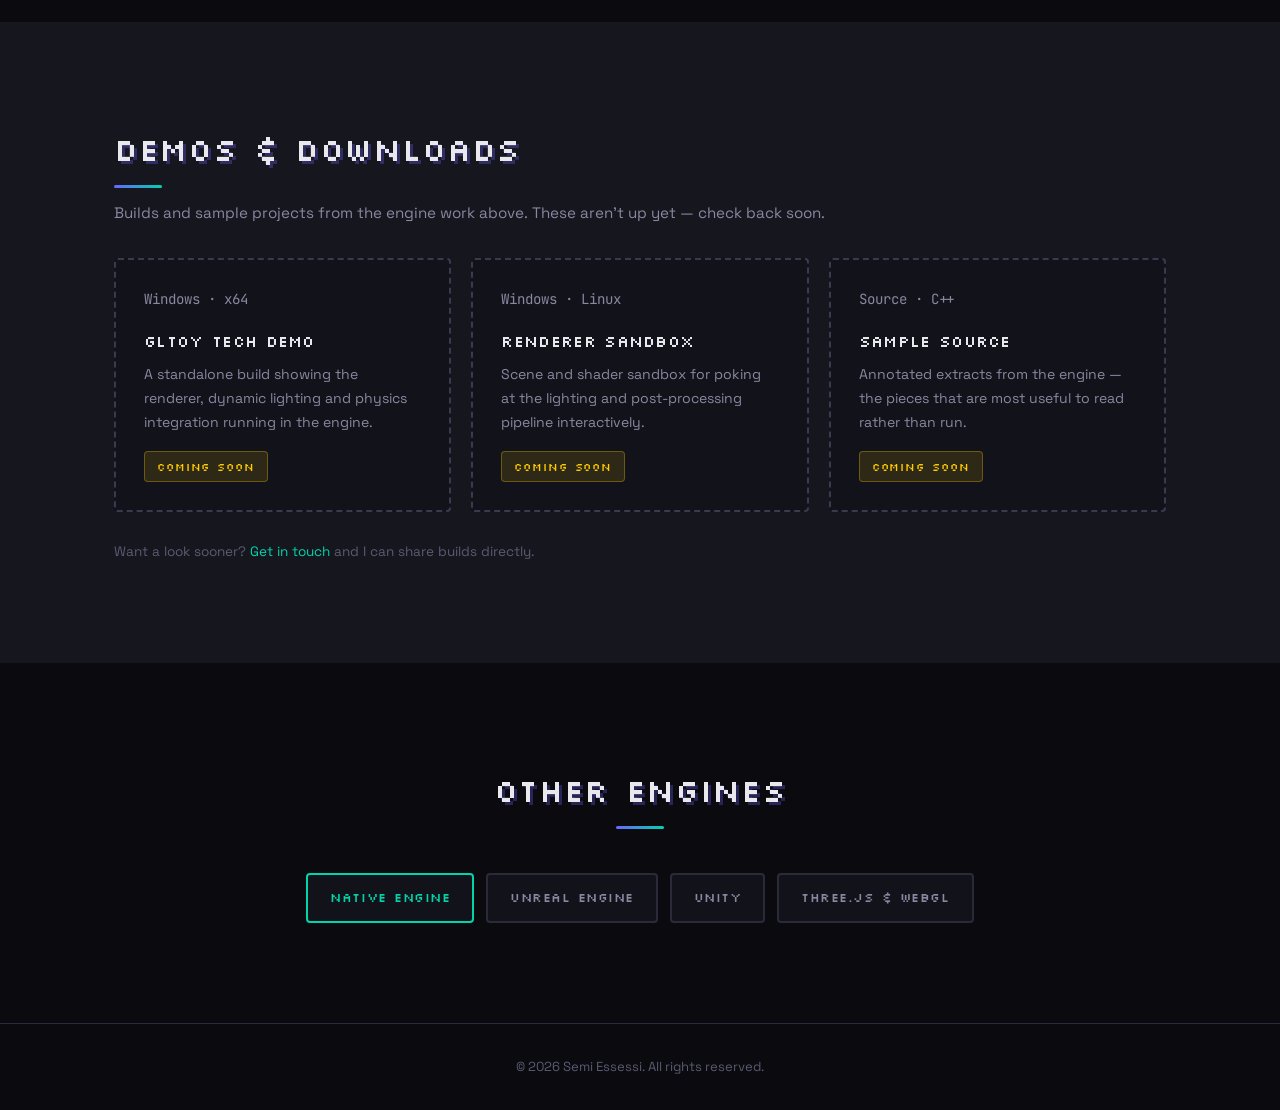
==== commit d025a474: "Fill out the engine pages with shipped title credits Adds a titles section to each engine page listi" ====
--- a/native-engine/index.html
+++ b/native-engine/index.html
@@ -59,8 +59,8 @@
           <span class="stat-label">Platform Families</span>
         </div>
         <div class="stat-card">
-          <span class="stat-number">AAA</span>
-          <span class="stat-label">Console Engine Work</span>
+          <span class="stat-number">8</span>
+          <span class="stat-label">Shipped Titles</span>
         </div>
         <div class="stat-card">
           <span class="stat-number">GLToy</span>
@@ -129,7 +129,80 @@
     </div>
   </section>
 
-  <section class="section experience" id="work">
+  <section class="section section-alt" id="titles">
+    <div class="container">
+      <h2 class="section-title">Shipped Titles</h2>
+      <p class="section-lede">Games and applications built on in-house and custom engines rather than a commercial one. Release years are shown &mdash; on several of these the work was done well before ship.</p>
+      <div class="credits-grid">
+
+        <div class="credit-card">
+          <span class="credit-year">2010</span>
+          <h3>Aliens vs. Predator</h3>
+          <p class="credit-meta">PC &middot; Xbox 360 &middot; PS3 &middot; Rebellion</p>
+          <p class="credit-role">Graphics and special effects work, plus engine features and fixes on Rebellion's in-house technology.</p>
+        </div>
+
+        <div class="credit-card">
+          <span class="credit-year">2009</span>
+          <h3>Rogue Warrior</h3>
+          <p class="credit-meta">PC &middot; Xbox 360 &middot; PS3 &middot; Rebellion</p>
+          <p class="credit-role">Engine features and fixes as required through development.</p>
+        </div>
+
+        <div class="credit-card">
+          <span class="credit-year">2012</span>
+          <h3>NeverDead</h3>
+          <p class="credit-meta">Xbox 360 &middot; PS3 &middot; Rebellion</p>
+          <p class="credit-role">Design and implementation of graphics and special effects, plus key gameplay features.</p>
+        </div>
+
+        <div class="credit-card">
+          <span class="credit-year">2012</span>
+          <h3>Sniper Elite V2</h3>
+          <p class="credit-meta">PC &middot; Xbox 360 &middot; PS3 &middot; Rebellion</p>
+          <p class="credit-role">Rendering and engine-level work on Rebellion's in-house technology.</p>
+        </div>
+
+        <div class="credit-card">
+          <span class="credit-year">2014</span>
+          <h3>Sniper Elite III</h3>
+          <p class="credit-meta">PC &middot; Consoles &middot; Rebellion</p>
+          <p class="credit-role">Rendering and engine-level work on Rebellion's in-house technology.</p>
+        </div>
+
+        <div class="credit-card">
+          <span class="credit-year">2011</span>
+          <h3>Bodycount</h3>
+          <p class="credit-meta">Xbox 360 &middot; PS3 &middot; Codemasters</p>
+          <p class="credit-role">Graphics and special effects, the visible surface determination solution, and a whole-codebase optimisation pass over the final eight weeks.</p>
+        </div>
+
+        <div class="credit-card">
+          <span class="credit-year">2011&ndash;13</span>
+          <h3>Star Chart</h3>
+          <p class="credit-meta">iOS &middot; Android &middot; Windows 8 &middot; Escapist Games</p>
+          <p class="credit-role">Augmented reality stargazing on a custom cross-platform engine &mdash; audio, rendering, networking, systems, gameplay and UI. Rated #1 educational product on Google Play.</p>
+        </div>
+
+        <div class="credit-card">
+          <span class="credit-year">2011&ndash;13</span>
+          <h3>Pogo Guy</h3>
+          <p class="credit-meta">Mac OS X &middot; iOS &middot; Escapist Games</p>
+          <p class="credit-role">2D procedural platformer on the same custom technology. Reached #1 free kids game on the Mac App Store.</p>
+        </div>
+
+        <div class="credit-card muted">
+          <span class="credit-year">2009&ndash;11</span>
+          <h3>Unreleased</h3>
+          <p class="credit-meta">Rebellion &middot; Codemasters</p>
+          <p class="credit-role">Two further Rebellion projects cancelled before release, and early tech work on then-unannounced platforms at Codemasters.</p>
+        </div>
+
+      </div>
+    </div>
+  </section>
+
+  <section class="section" id="work">
     <div class="container">
       <h2 class="section-title">Selected Work</h2>
       <div class="timeline">
@@ -259,7 +332,7 @@
     </div>
   </section>
 
-  <section class="section" id="demos">
+  <section class="section section-alt" id="demos">
     <div class="container">
       <h2 class="section-title">Demos &amp; Downloads</h2>
       <p class="section-lede">Builds and sample projects from the engine work above. These aren't up yet &mdash; check back soon.</p>
--- a/style.css
+++ b/style.css
@@ -1051,7 +1051,8 @@
   gap: 20px;
 }
 
-.card-grid.grid-2 {
+.card-grid.grid-2,
+.demo-grid.grid-2 {
   grid-template-columns: repeat(2, 1fr);
 }
 
@@ -1148,6 +1149,15 @@
   border-color: rgba(0, 212, 170, 0.35);
 }
 
+.demo-card.available .demo-badge.ready {
+  transition: all var(--transition);
+}
+
+.demo-card.available:hover .demo-badge.ready {
+  background: rgba(0, 212, 170, 0.22);
+  border-color: var(--accent-secondary);
+}
+
 .demo-note {
   margin-top: 28px;
   font-size: 0.85rem;
@@ -1199,7 +1209,8 @@
 }
 
 @media (max-width: 768px) {
-  .card-grid.grid-2 {
+  .card-grid.grid-2,
+  .demo-grid.grid-2 {
     grid-template-columns: 1fr;
   }
 
@@ -1228,3 +1239,67 @@
 .project-card:hover .project-cta {
   text-decoration: underline;
 }
+
+/* Section background alternation on the engine sub-pages */
+.section-alt {
+  background: var(--surface);
+}
+
+/* Shipped title credits */
+.credits-grid {
+  display: grid;
+  grid-template-columns: repeat(auto-fit, minmax(250px, 1fr));
+  gap: 16px;
+}
+
+.credit-card {
+  background: var(--bg-card);
+  border: 2px solid var(--border);
+  border-radius: var(--radius-pixel);
+  padding: 20px 22px;
+  transition: all var(--transition);
+}
+
+.credit-card:hover {
+  border-color: var(--page-accent, var(--accent));
+  transform: translateY(-3px);
+  box-shadow: 0 8px 28px rgba(0, 0, 0, 0.3);
+}
+
+.credit-year {
+  font-family: var(--font-mono);
+  font-size: 0.75rem;
+  color: var(--page-accent, var(--accent));
+  letter-spacing: 0.04em;
+}
+
+.credit-card h3 {
+  font-family: var(--font-pixel);
+  font-size: 0.95rem;
+  font-weight: 400;
+  letter-spacing: 0.02em;
+  margin: 6px 0 4px;
+}
+
+.credit-card h3 a:hover {
+  color: var(--page-accent, var(--accent));
+}
+
+.credit-meta {
+  font-family: var(--font-mono);
+  font-size: 0.72rem;
+  color: var(--text-dim);
+  margin-bottom: 10px;
+}
+
+.credit-role {
+  font-size: 0.84rem;
+  color: var(--text-muted);
+  line-height: 1.6;
+}
+
+/* A muted card for unannounced or cancelled work */
+.credit-card.muted {
+  border-style: dashed;
+  background: transparent;
+}
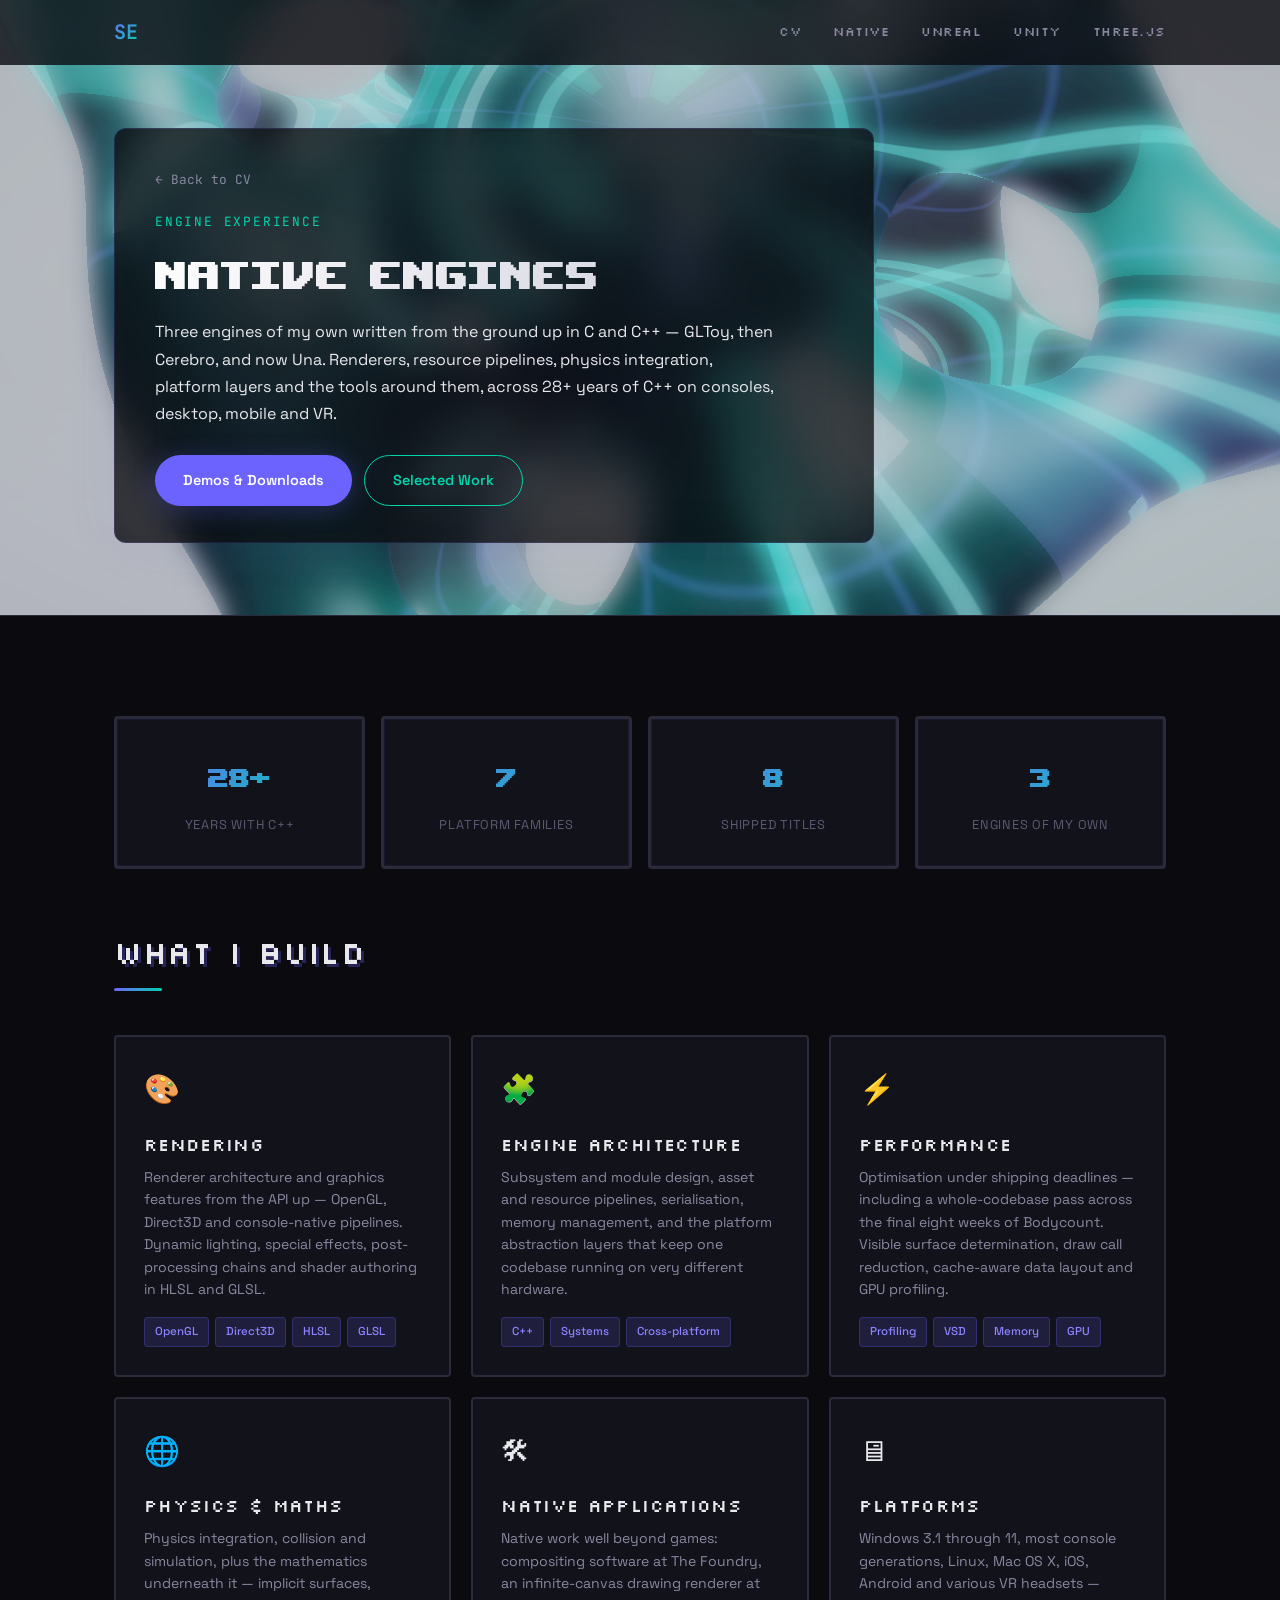
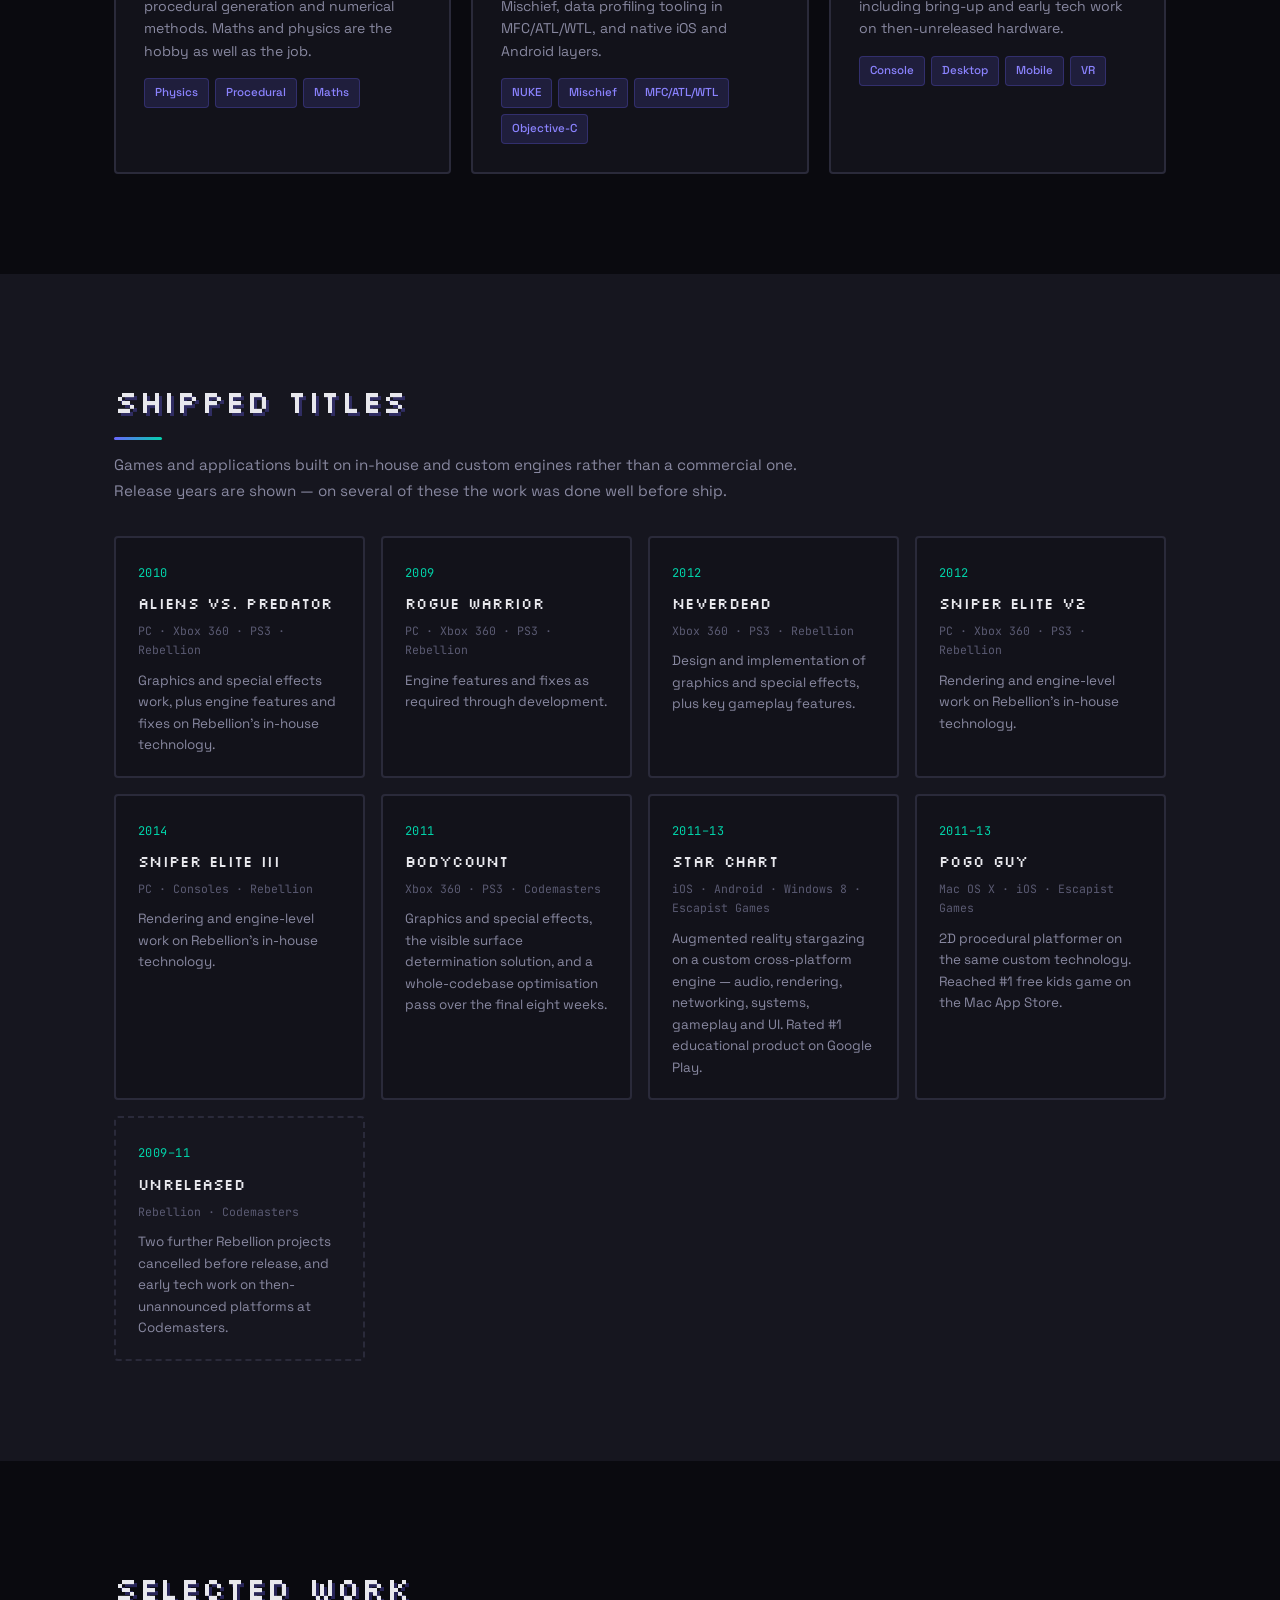
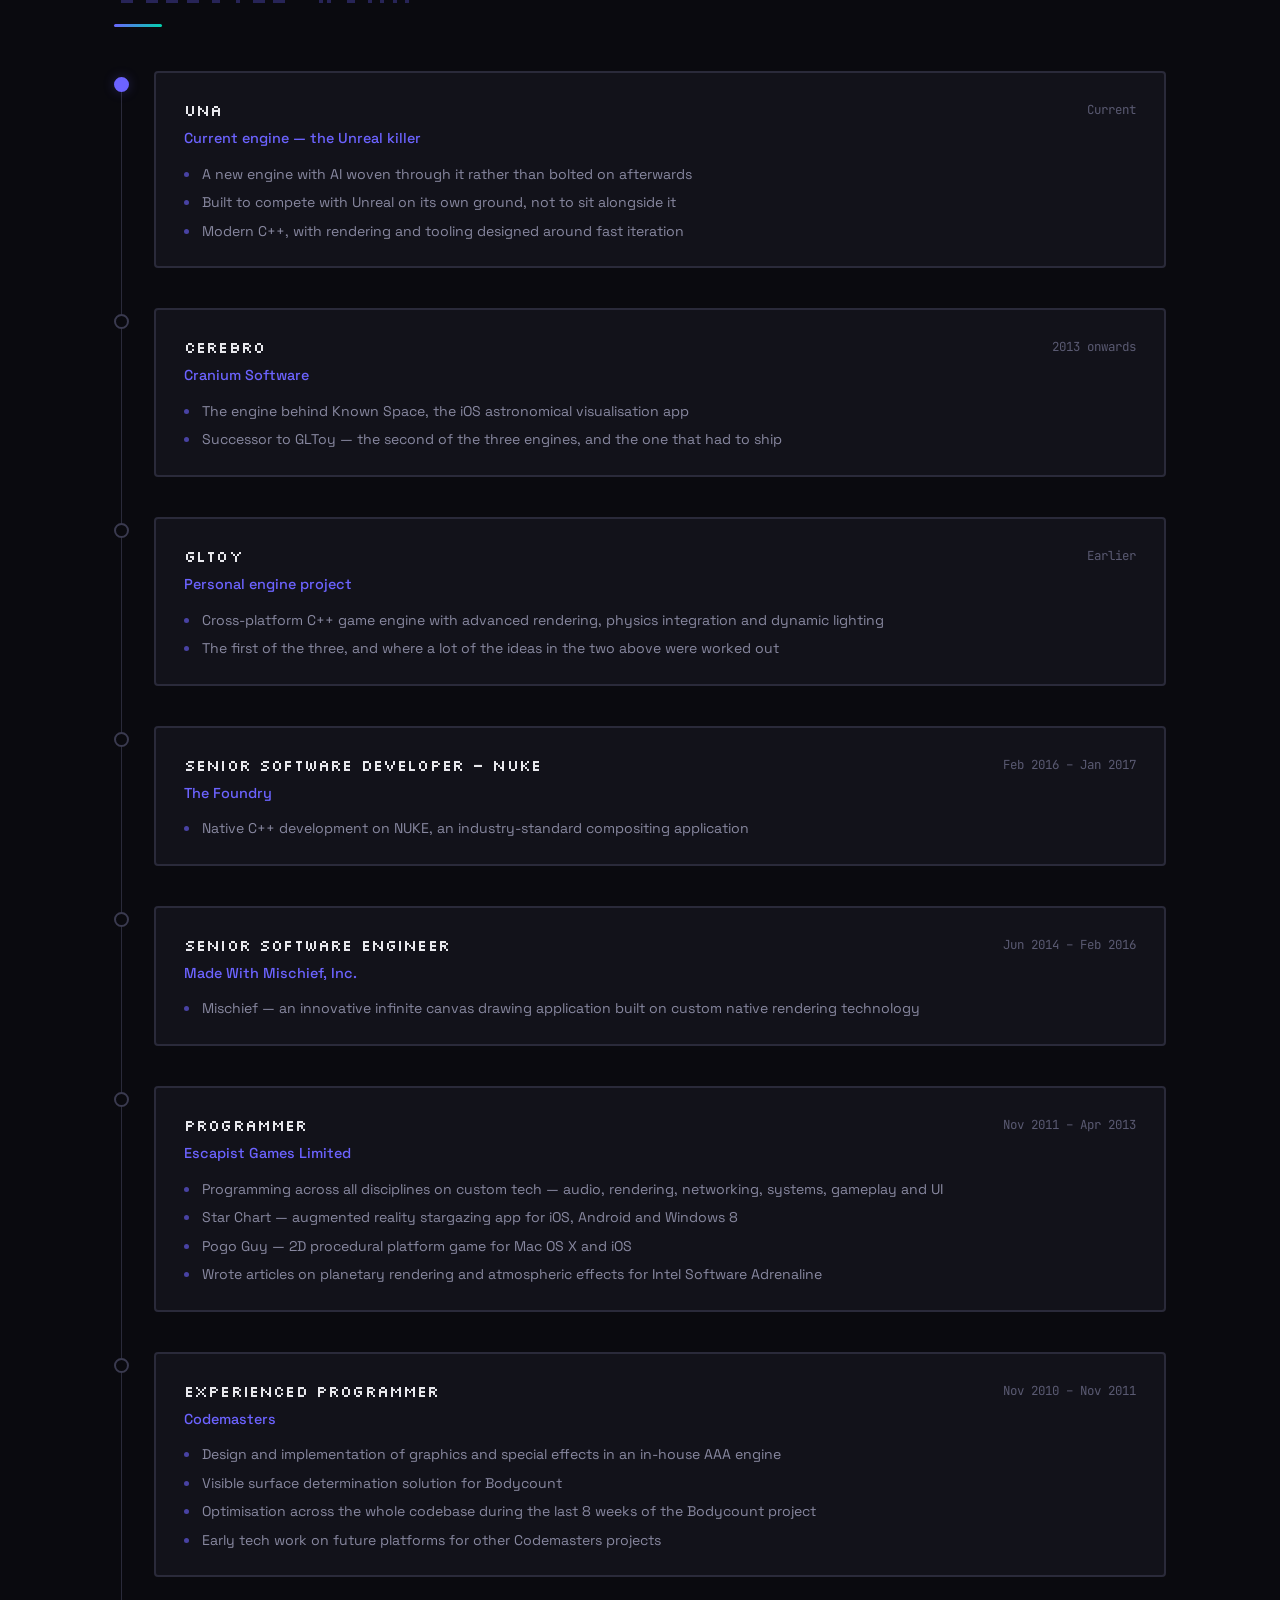
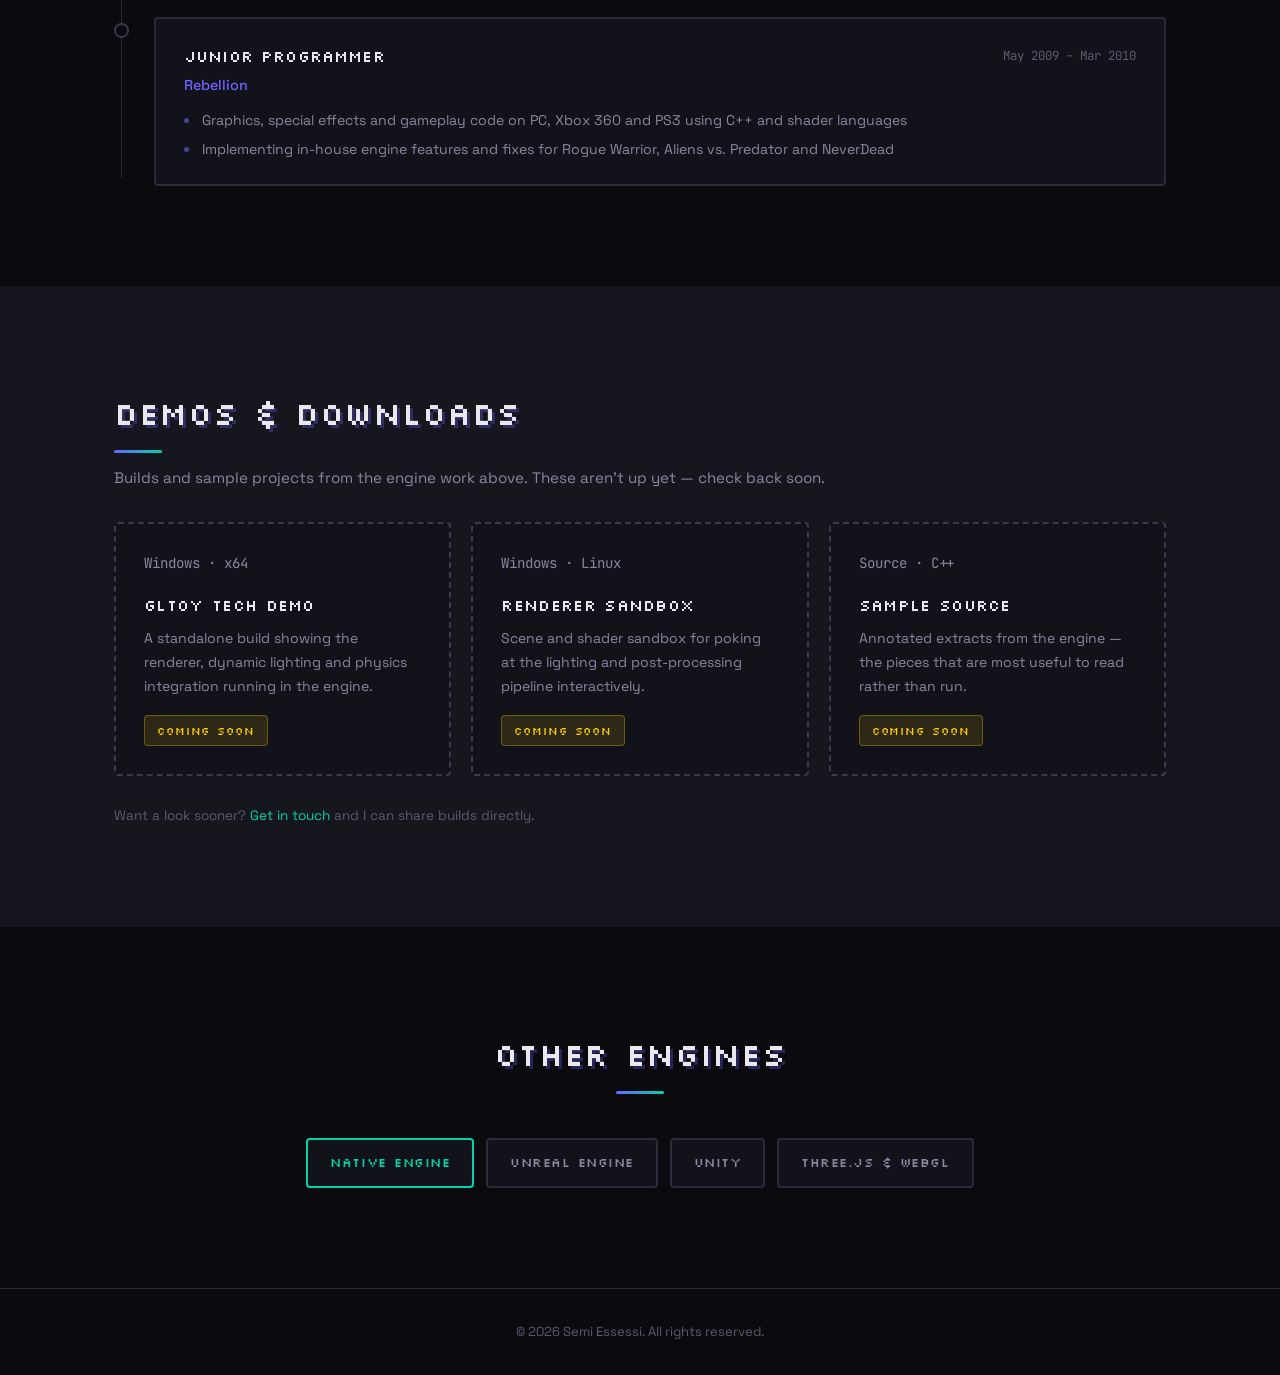
==== commit 6692e94c: "Add Una and Cerebro to the native engine page Names the current engine Una — AI woven through rather" ====
--- a/native-engine/index.html
+++ b/native-engine/index.html
@@ -38,7 +38,7 @@
         <a href="../index.html" class="breadcrumb">&larr; Back to CV</a>
         <p class="page-eyebrow">Engine Experience</p>
         <h1 class="page-title">Native Engines</h1>
-        <p class="page-lede">Engines written from the ground up in C and C++ &mdash; renderers, resource pipelines, physics integration, platform layers and the tools around them. 28+ years of C++, shipped on consoles, desktop, mobile and VR.</p>
+        <p class="page-lede">Three engines of my own written from the ground up in C and C++ &mdash; GLToy, then Cerebro, and now Una. Renderers, resource pipelines, physics integration, platform layers and the tools around them, across 28+ years of C++ on consoles, desktop, mobile and VR.</p>
         <div class="page-hero-actions">
           <a href="#demos" class="btn btn-primary">Demos &amp; Downloads</a>
           <a href="#work" class="btn btn-accent">Selected Work</a>
@@ -63,8 +63,8 @@
           <span class="stat-label">Shipped Titles</span>
         </div>
         <div class="stat-card">
-          <span class="stat-number">GLToy</span>
-          <span class="stat-label">Own Engine</span>
+          <span class="stat-number">3</span>
+          <span class="stat-label">Engines Of My Own</span>
         </div>
       </div>
 
@@ -212,14 +212,32 @@
           <div class="timeline-content">
             <div class="timeline-header">
               <div>
-                <h3>New Game Engine</h3>
-                <p class="timeline-company">Personal / Red Marmoset Studios</p>
+                <h3>Una</h3>
+                <p class="timeline-company">Current engine &mdash; the Unreal killer</p>
               </div>
               <span class="timeline-date">Current</span>
             </div>
             <ul class="timeline-details">
-              <li>A new engine built from scratch, alongside generative AI tooling and language compiler work</li>
+              <li>A new engine with AI woven through it rather than bolted on afterwards</li>
+              <li>Built to compete with Unreal on its own ground, not to sit alongside it</li>
               <li>Modern C++, with rendering and tooling designed around fast iteration</li>
+            </ul>
+          </div>
+        </div>
+
+        <div class="timeline-item">
+          <div class="timeline-marker"></div>
+          <div class="timeline-content">
+            <div class="timeline-header">
+              <div>
+                <h3>Cerebro</h3>
+                <p class="timeline-company">Cranium Software</p>
+              </div>
+              <span class="timeline-date">2013 onwards</span>
+            </div>
+            <ul class="timeline-details">
+              <li>The engine behind Known Space, the iOS astronomical visualisation app</li>
+              <li>Successor to GLToy &mdash; the second of the three engines, and the one that had to ship</li>
             </ul>
           </div>
         </div>
@@ -232,11 +250,11 @@
                 <h3>GLToy</h3>
                 <p class="timeline-company">Personal engine project</p>
               </div>
-              <span class="timeline-date">Long-running</span>
+              <span class="timeline-date">Earlier</span>
             </div>
             <ul class="timeline-details">
               <li>Cross-platform C++ game engine with advanced rendering, physics integration and dynamic lighting</li>
-              <li>Written and maintained as a personal project &mdash; the sandbox where engine ideas get tried first</li>
+              <li>The first of the three, and where a lot of the ideas in the two above were worked out</li>
             </ul>
           </div>
         </div>
--- a/style.css
+++ b/style.css
@@ -1303,3 +1303,9 @@
   border-style: dashed;
   background: transparent;
 }
+
+/* The hero "Play Demos" button targets the first demo tile. This stacks on
+   top of the global scroll-padding-top, so keep it small. */
+#demos {
+  scroll-margin-top: 24px;
+}
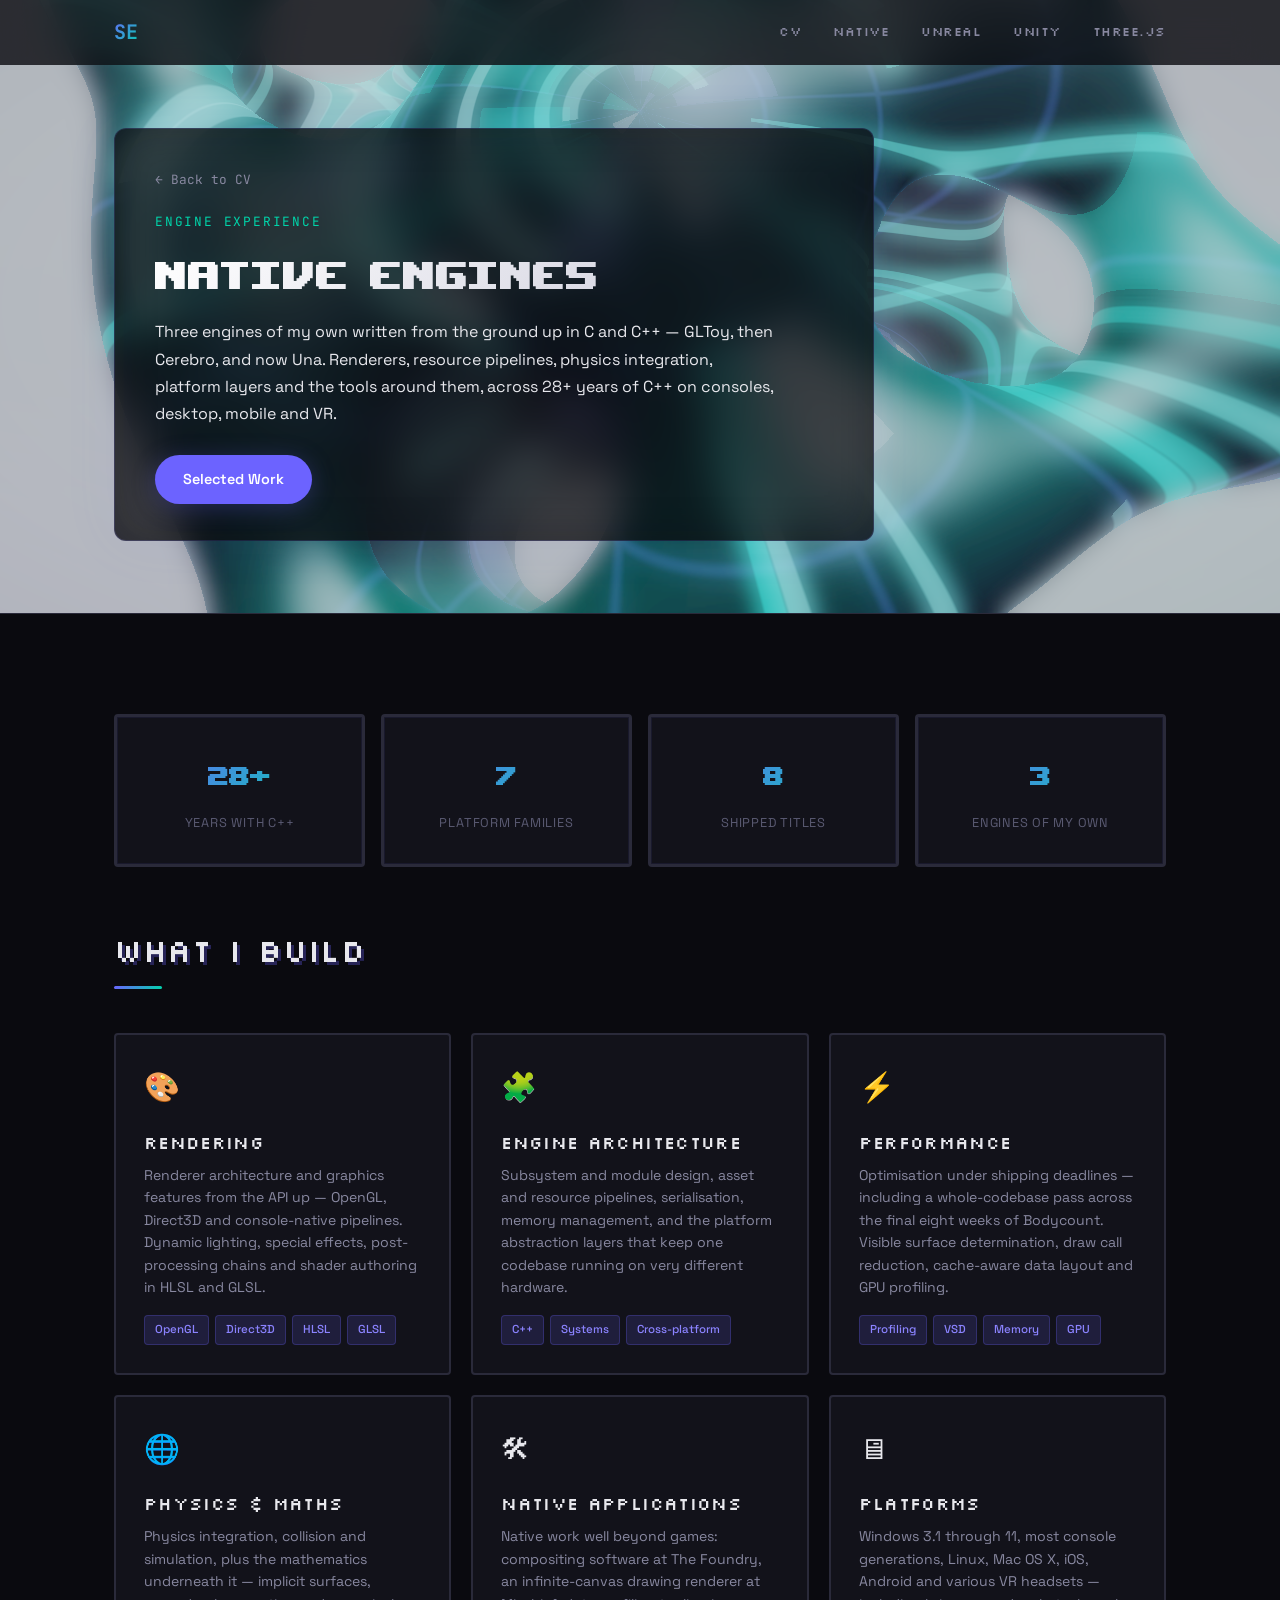
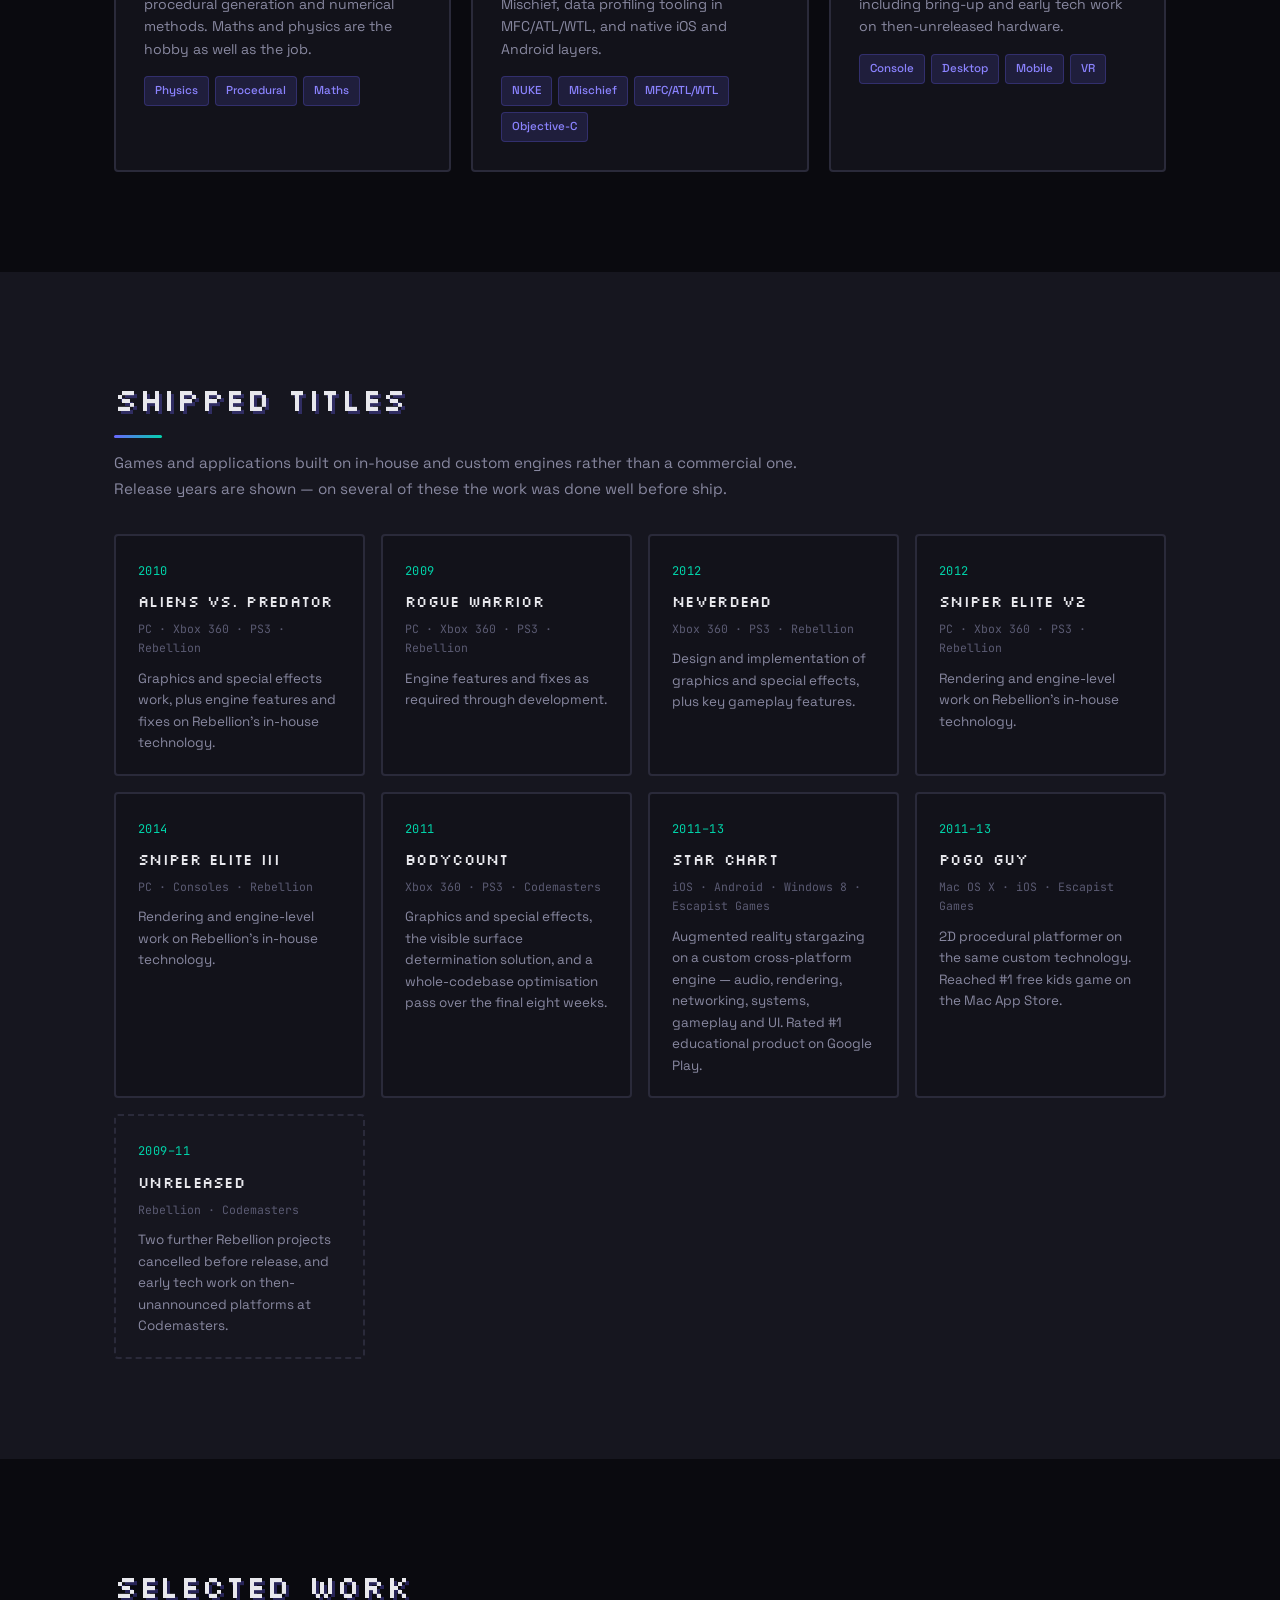
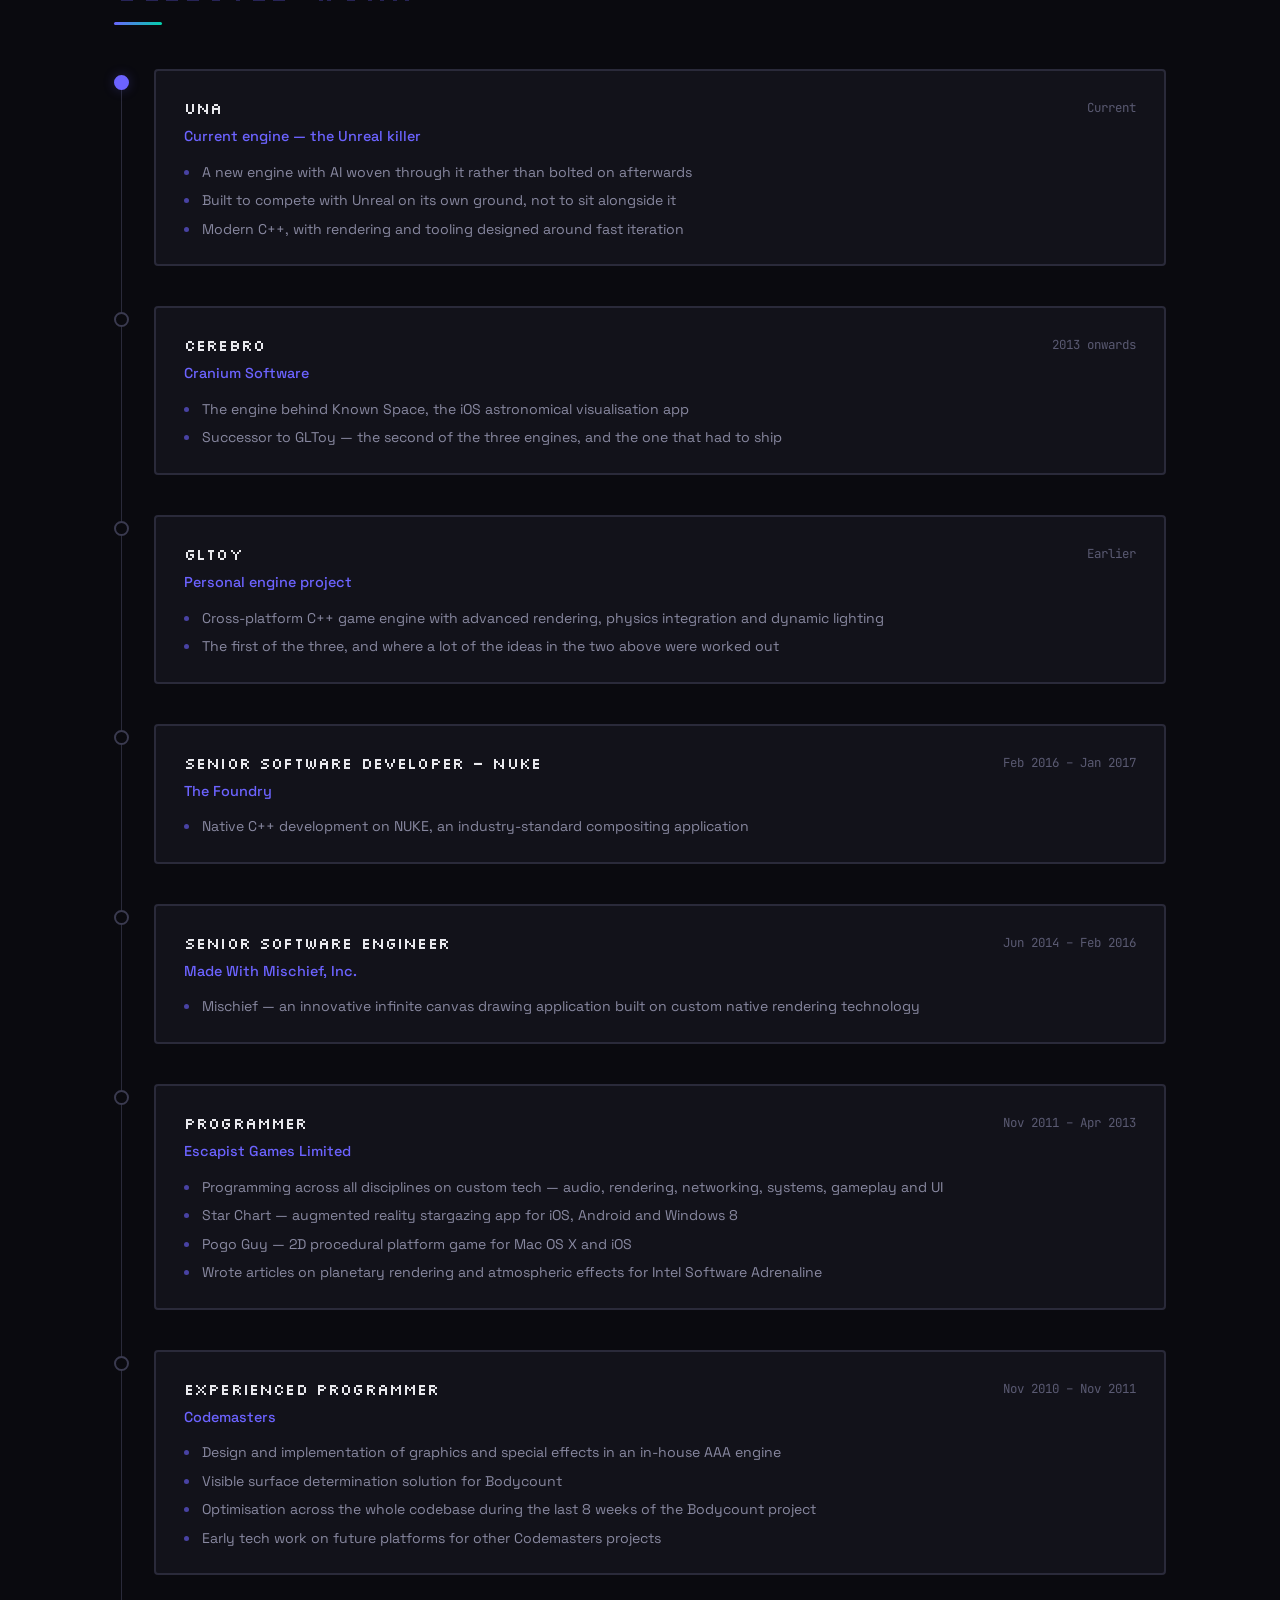
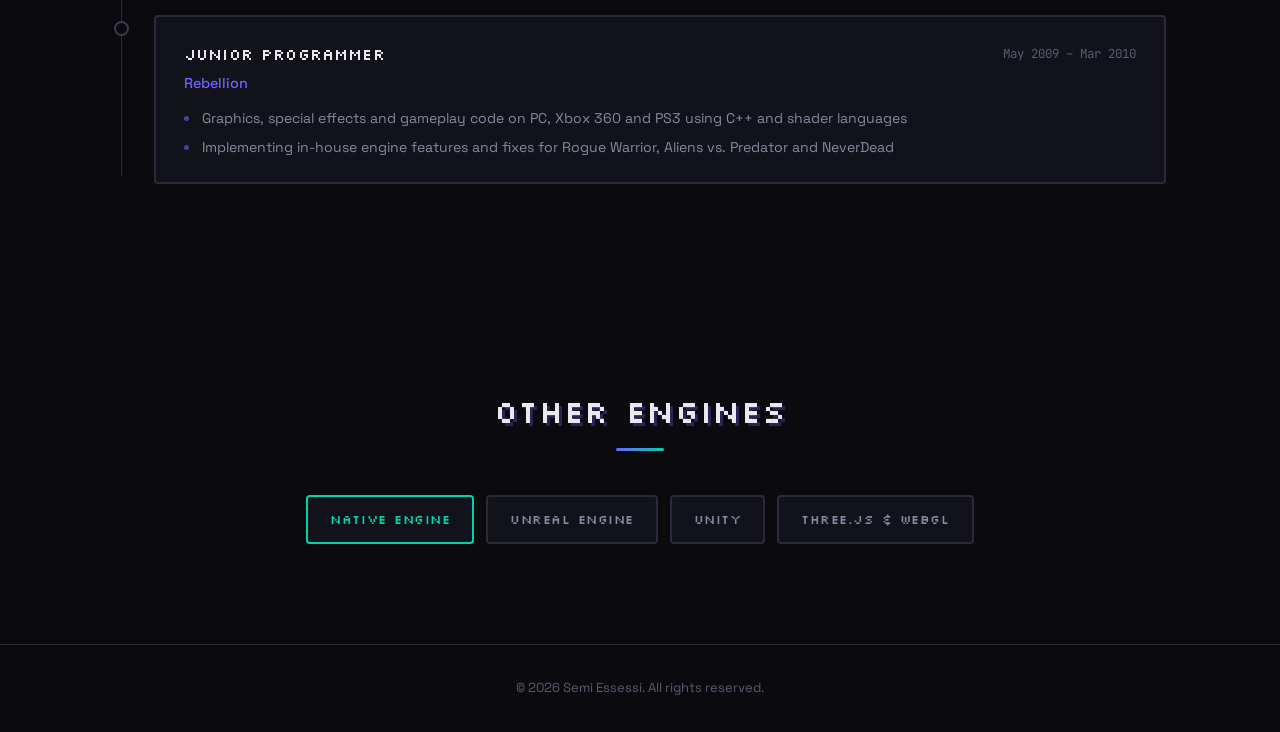
==== commit 1e1a4f95: "Make linked cards fully clickable, trim demo sections, update title statuses - Hoist the title link " ====
--- a/native-engine/index.html
+++ b/native-engine/index.html
@@ -40,8 +40,7 @@
         <h1 class="page-title">Native Engines</h1>
         <p class="page-lede">Three engines of my own written from the ground up in C and C++ &mdash; GLToy, then Cerebro, and now Una. Renderers, resource pipelines, physics integration, platform layers and the tools around them, across 28+ years of C++ on consoles, desktop, mobile and VR.</p>
         <div class="page-hero-actions">
-          <a href="#demos" class="btn btn-primary">Demos &amp; Downloads</a>
-          <a href="#work" class="btn btn-accent">Selected Work</a>
+          <a href="#work" class="btn btn-primary">Selected Work</a>
         </div>
       </div>
     </div>
@@ -350,40 +349,6 @@
     </div>
   </section>
 
-  <section class="section section-alt" id="demos">
-    <div class="container">
-      <h2 class="section-title">Demos &amp; Downloads</h2>
-      <p class="section-lede">Builds and sample projects from the engine work above. These aren't up yet &mdash; check back soon.</p>
-      <div class="demo-grid">
-
-        <!-- To publish a demo: give the card a real link, swap the badge for
-             <span class="demo-badge ready">Download</span> and add class "available".
-             e.g. <a class="demo-card available" href="downloads/gltoy-demo.zip"> ... </a> -->
-        <div class="demo-card">
-          <p class="demo-meta">Windows &middot; x64</p>
-          <h3>GLToy Tech Demo</h3>
-          <p>A standalone build showing the renderer, dynamic lighting and physics integration running in the engine.</p>
-          <span class="demo-badge">Coming soon</span>
-        </div>
-
-        <div class="demo-card">
-          <p class="demo-meta">Windows &middot; Linux</p>
-          <h3>Renderer Sandbox</h3>
-          <p>Scene and shader sandbox for poking at the lighting and post-processing pipeline interactively.</p>
-          <span class="demo-badge">Coming soon</span>
-        </div>
-
-        <div class="demo-card">
-          <p class="demo-meta">Source &middot; C++</p>
-          <h3>Sample Source</h3>
-          <p>Annotated extracts from the engine &mdash; the pieces that are most useful to read rather than run.</p>
-          <span class="demo-badge">Coming soon</span>
-        </div>
-
-      </div>
-      <p class="demo-note">Want a look sooner? <a href="../index.html#contact">Get in touch</a> and I can share builds directly.</p>
-    </div>
-  </section>
 
   <section class="section engine-outro">
     <div class="container">
--- a/style.css
+++ b/style.css
@@ -633,16 +633,11 @@
   font-weight: 400;
   margin-bottom: 6px;
   letter-spacing: 0.02em;
-}
-
-.project-card h3 a {
-  color: inherit;
-  text-decoration: none;
   transition: color var(--transition);
 }
 
-.project-card h3 a:hover {
-  color: var(--accent);
+a.project-card:hover h3 {
+  color: var(--page-accent, var(--accent));
 }
 
 .project-meta {
@@ -1279,9 +1274,10 @@
   font-weight: 400;
   letter-spacing: 0.02em;
   margin: 6px 0 4px;
-}
-
-.credit-card h3 a:hover {
+  transition: color var(--transition);
+}
+
+a.credit-card:hover h3 {
   color: var(--page-accent, var(--accent));
 }
 
@@ -1309,3 +1305,18 @@
 #demos {
   scroll-margin-top: 24px;
 }
+
+/* Closing line under the experience timeline */
+.timeline-note {
+  margin-top: 40px;
+  padding-left: 40px;
+  max-width: 760px;
+  font-size: 0.92rem;
+  color: var(--text-muted);
+}
+
+@media (max-width: 480px) {
+  .timeline-note {
+    padding-left: 30px;
+  }
+}
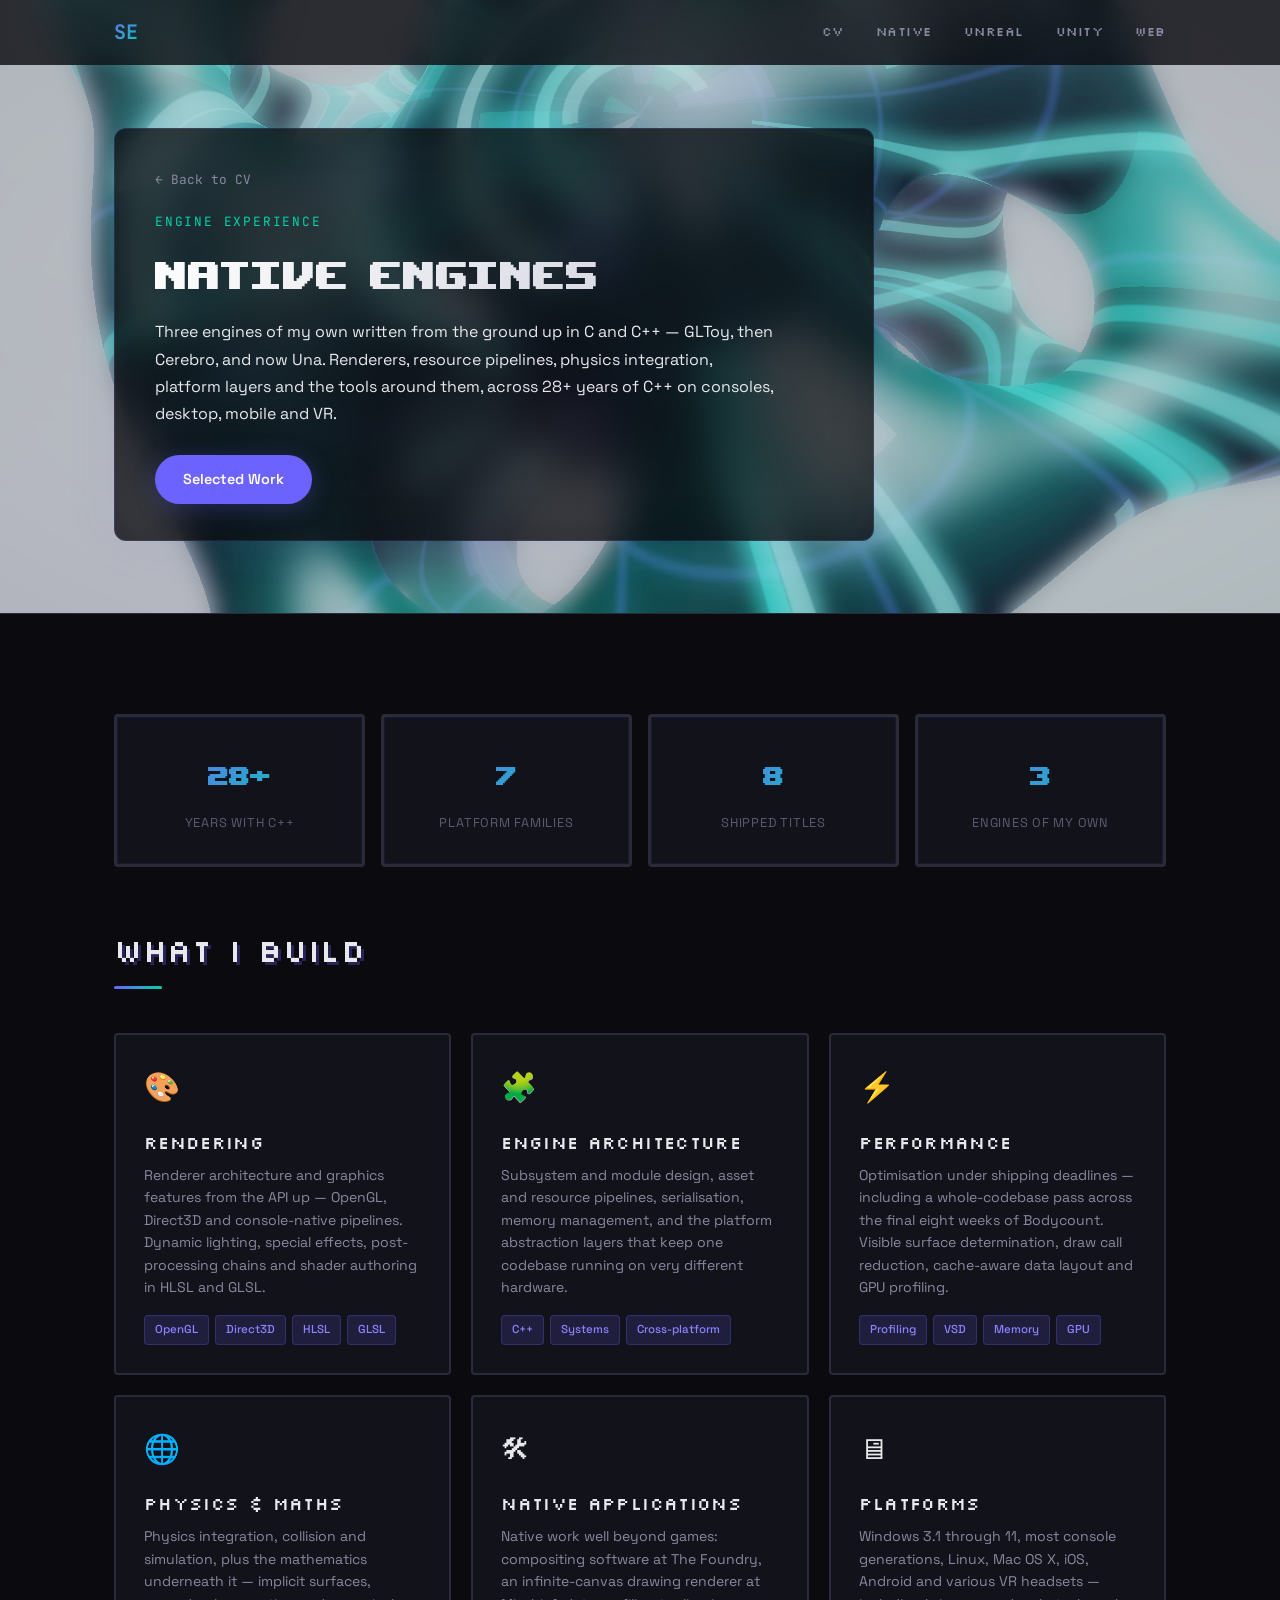
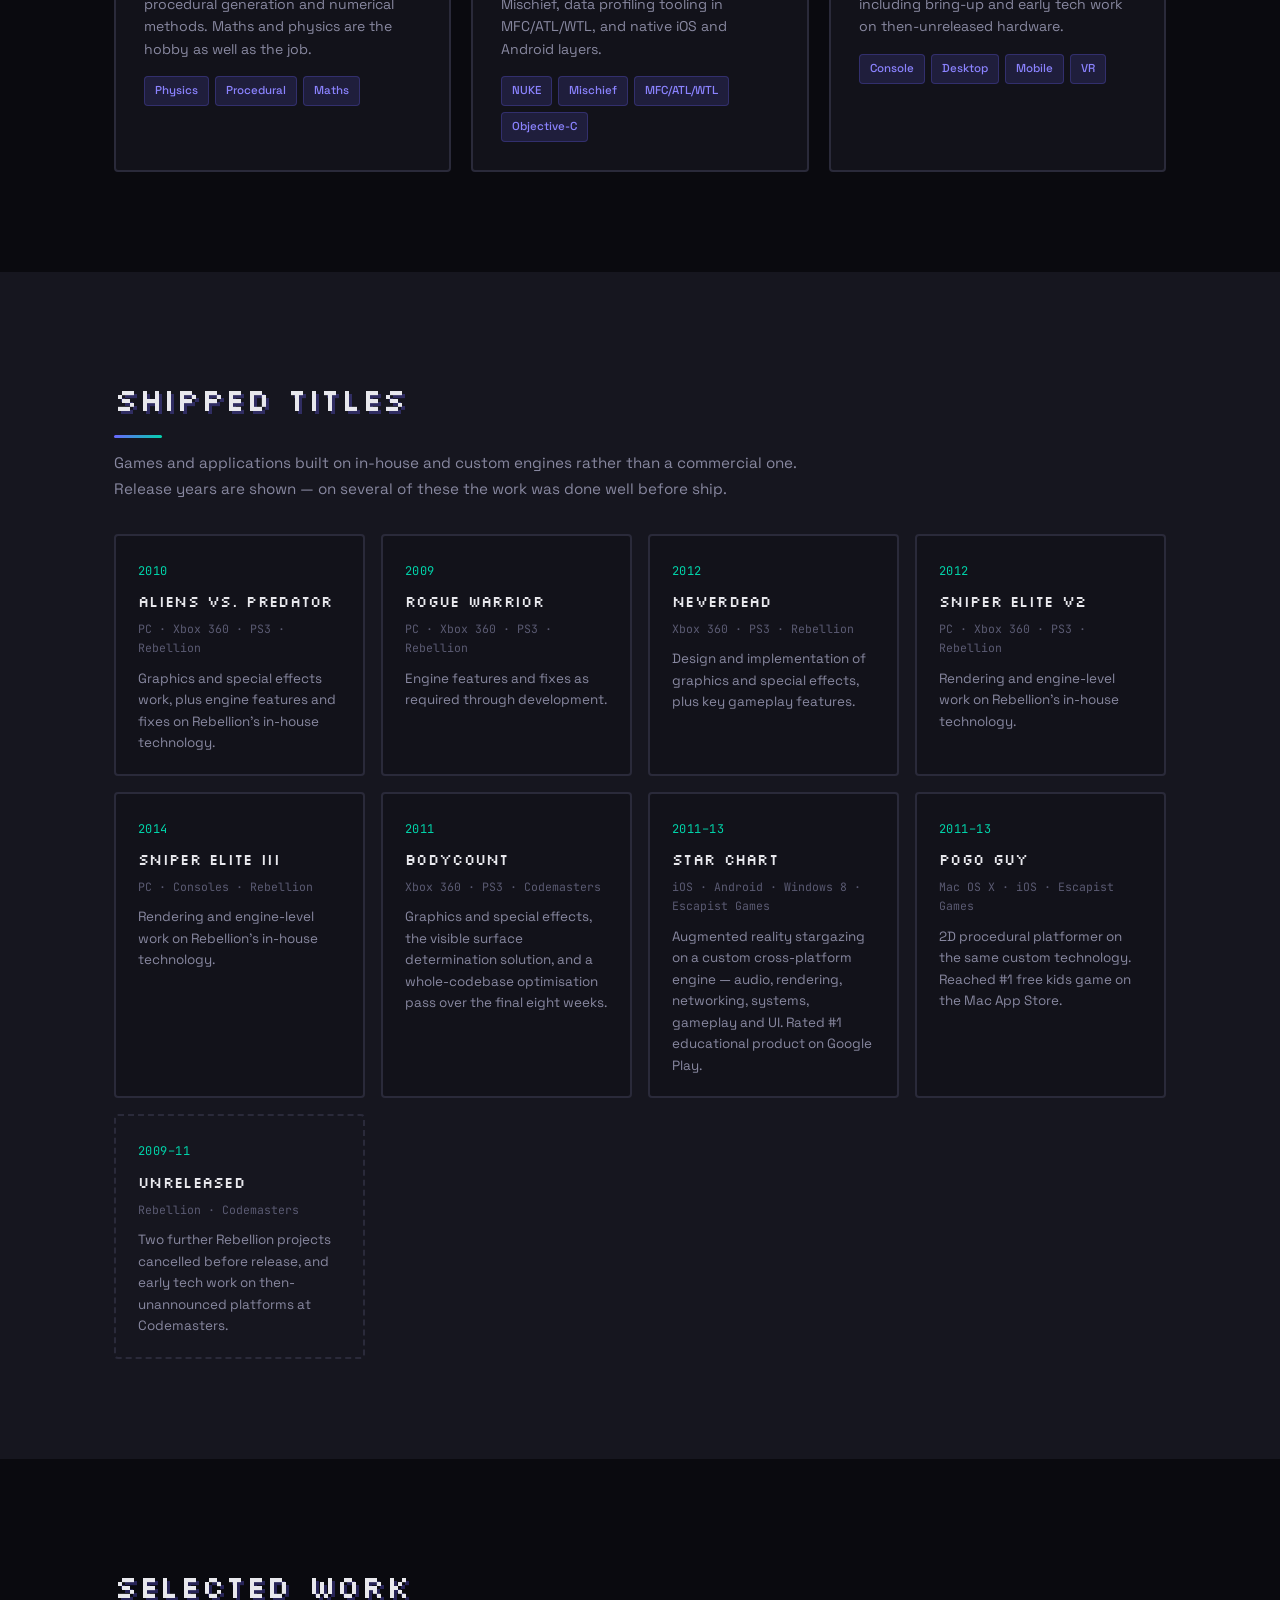
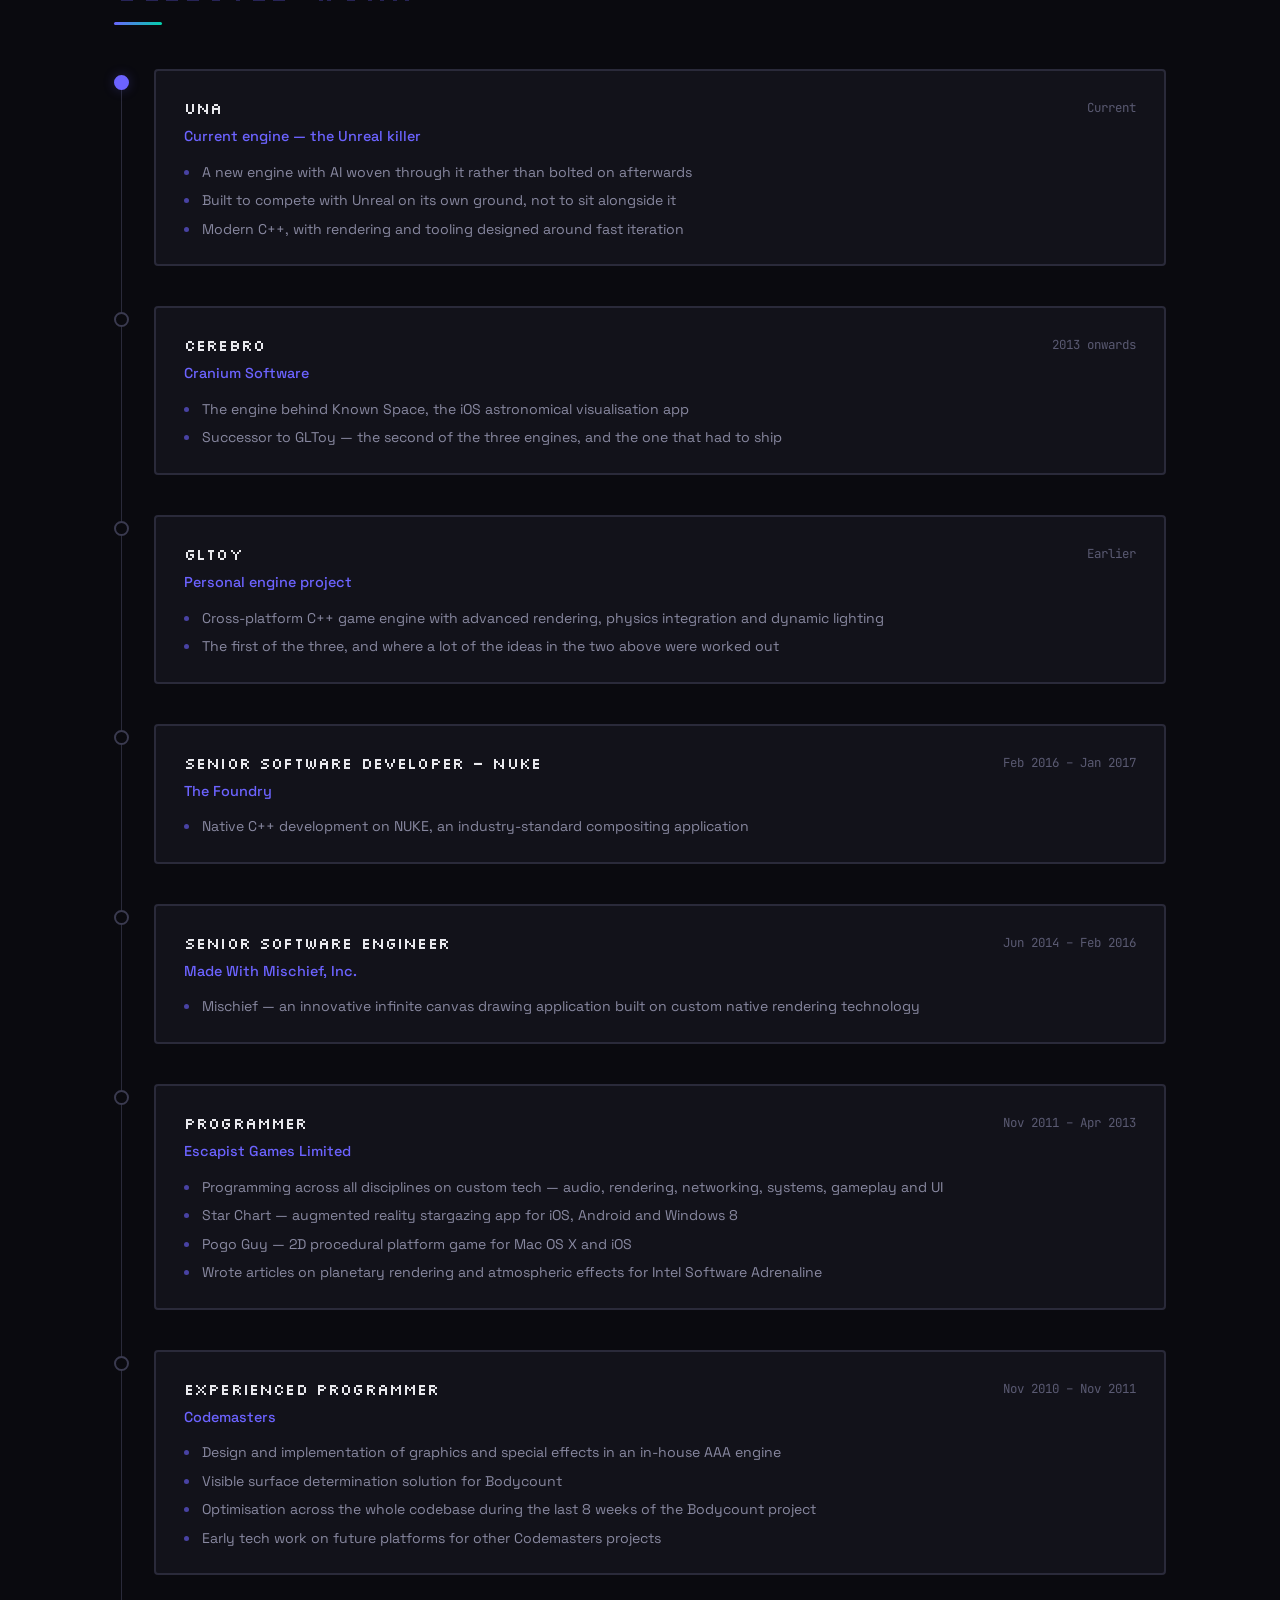
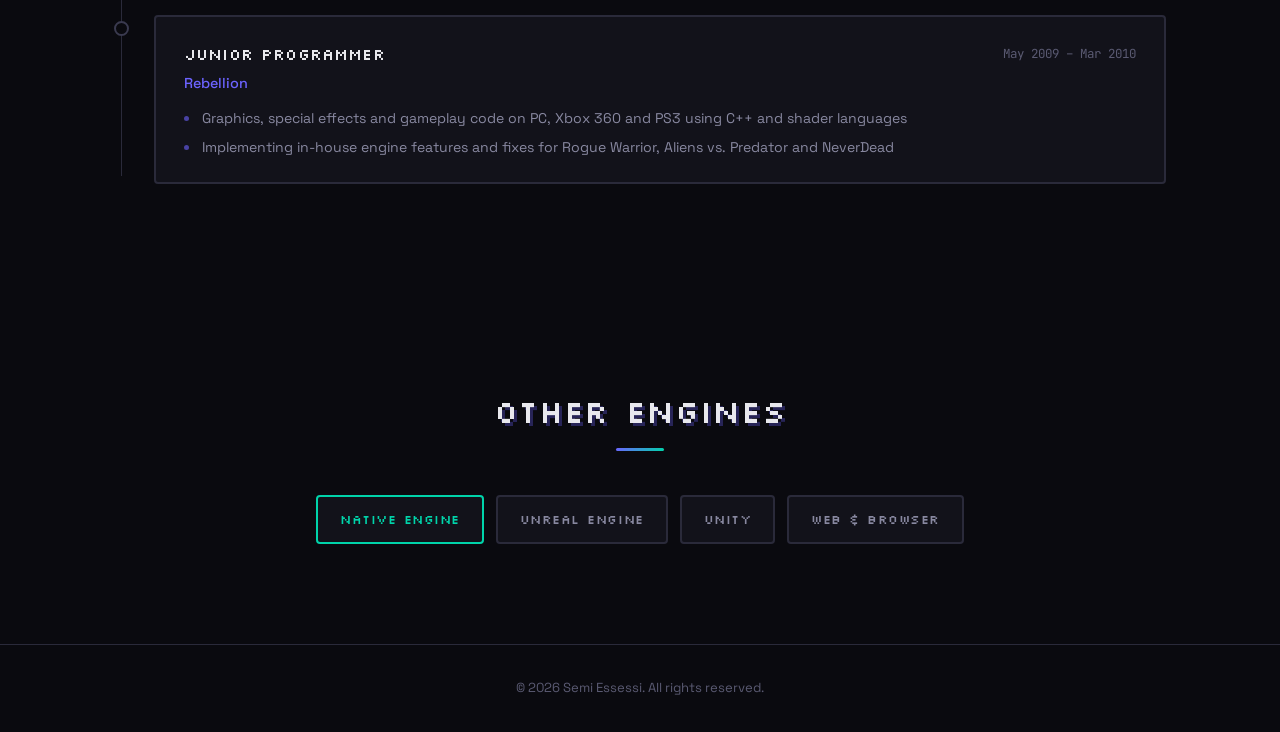
==== commit 33f2e98b: "Rework the Three.js page into a Web page with per-project breakdowns - Move threejs/ to web/, leavin" ====
--- a/native-engine/index.html
+++ b/native-engine/index.html
@@ -21,7 +21,7 @@
         <a href="../native-engine/">Native</a>
         <a href="../unreal/">Unreal</a>
         <a href="../unity/">Unity</a>
-        <a href="../threejs/">Three.js</a>
+        <a href="../web/">Web</a>
       </div>
       <button class="nav-toggle" id="nav-toggle" aria-label="Toggle menu">
         <span></span><span></span><span></span>
@@ -357,7 +357,7 @@
         <a href="../native-engine/" aria-current="page">Native Engine</a>
         <a href="../unreal/">Unreal Engine</a>
         <a href="../unity/">Unity</a>
-        <a href="../threejs/">Three.js &amp; WebGL</a>
+        <a href="../web/">Web &amp; Browser</a>
       </nav>
     </div>
   </section>
--- a/style.css
+++ b/style.css
@@ -930,7 +930,7 @@
 
 /* ========================================
    Engine sub-pages (/native-engine, /unreal,
-   /unity, /threejs)
+   /unity, /web)
    ======================================== */
 
 /* Per-page accent — used for eyebrows, badges and rules so the
@@ -938,7 +938,7 @@
 .page-native  { --page-accent: #00d4aa; }
 .page-unreal  { --page-accent: #5ec8ff; }
 .page-unity   { --page-accent: #ff6b6b; }
-.page-threejs { --page-accent: #ffcc00; }
+.page-web     { --page-accent: #ffcc00; }
 
 /* Compact hero band (same shader as the front page, shorter) */
 .page-hero {
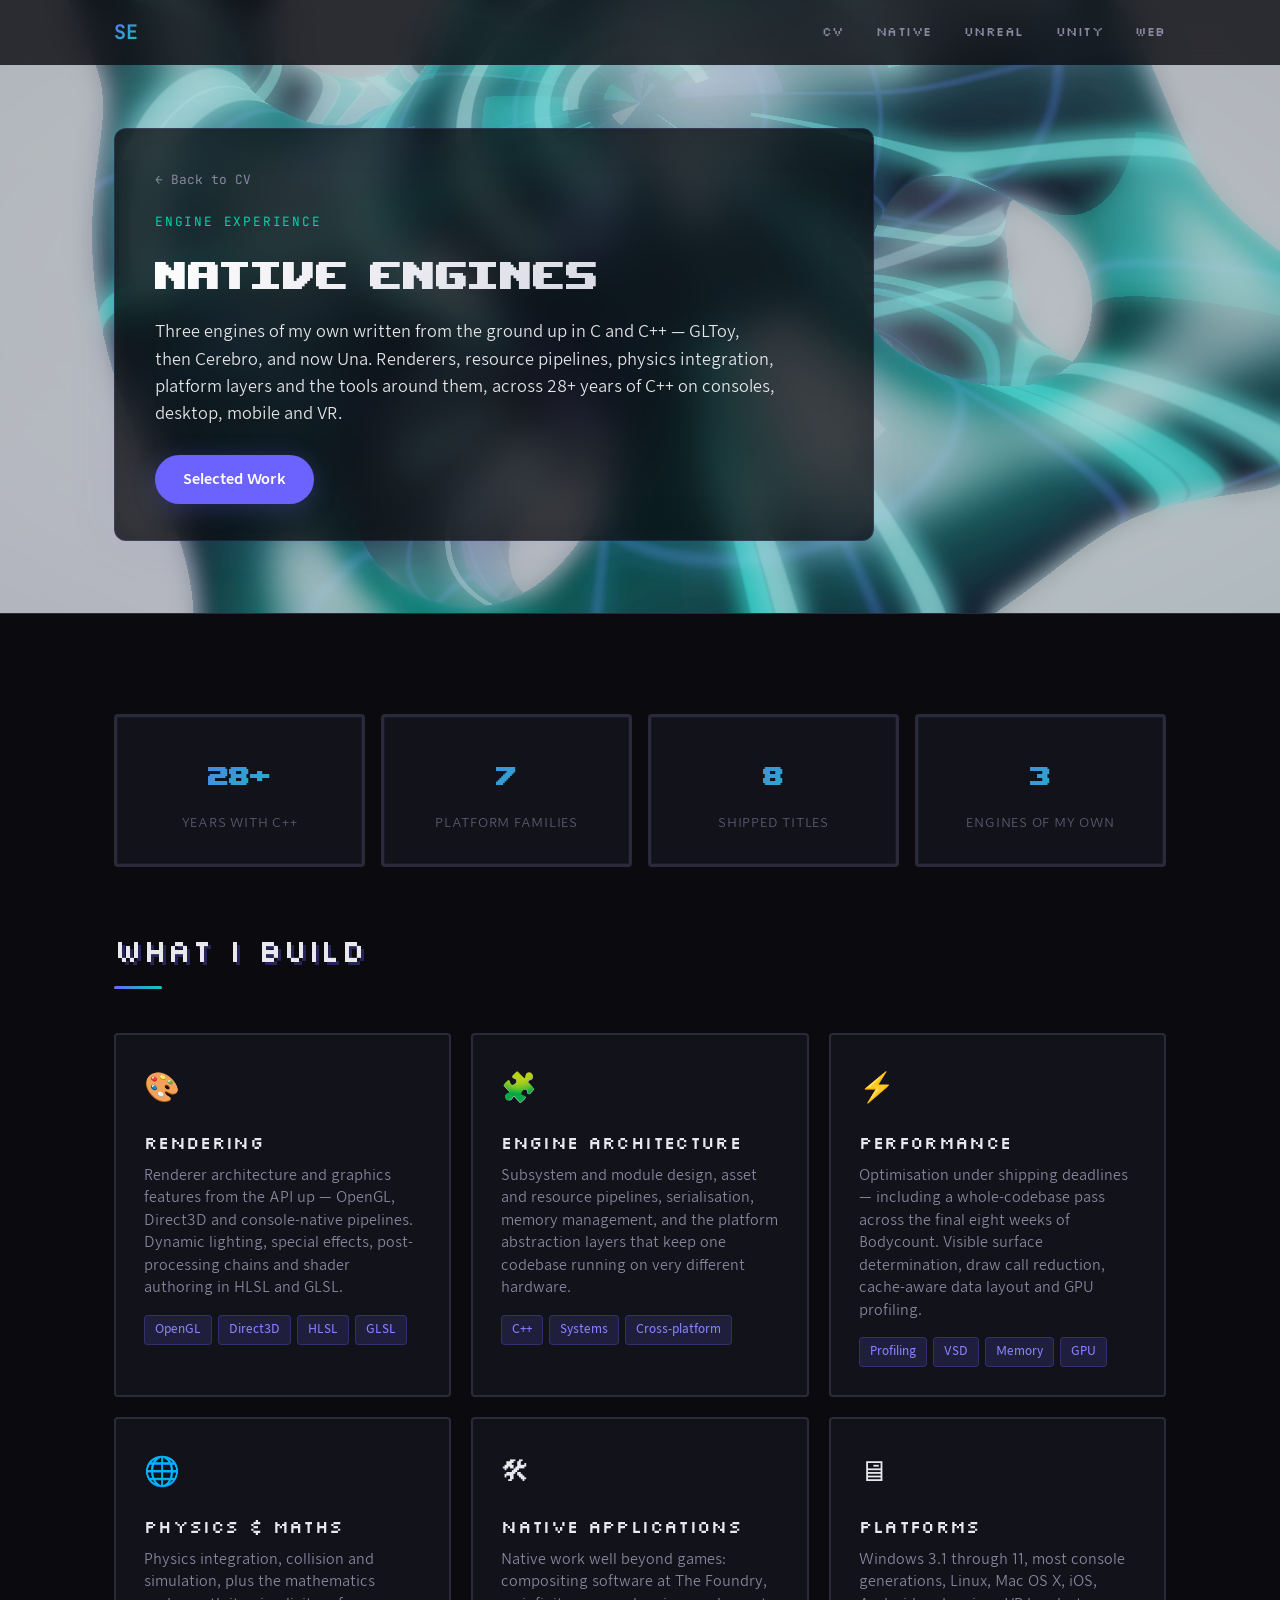
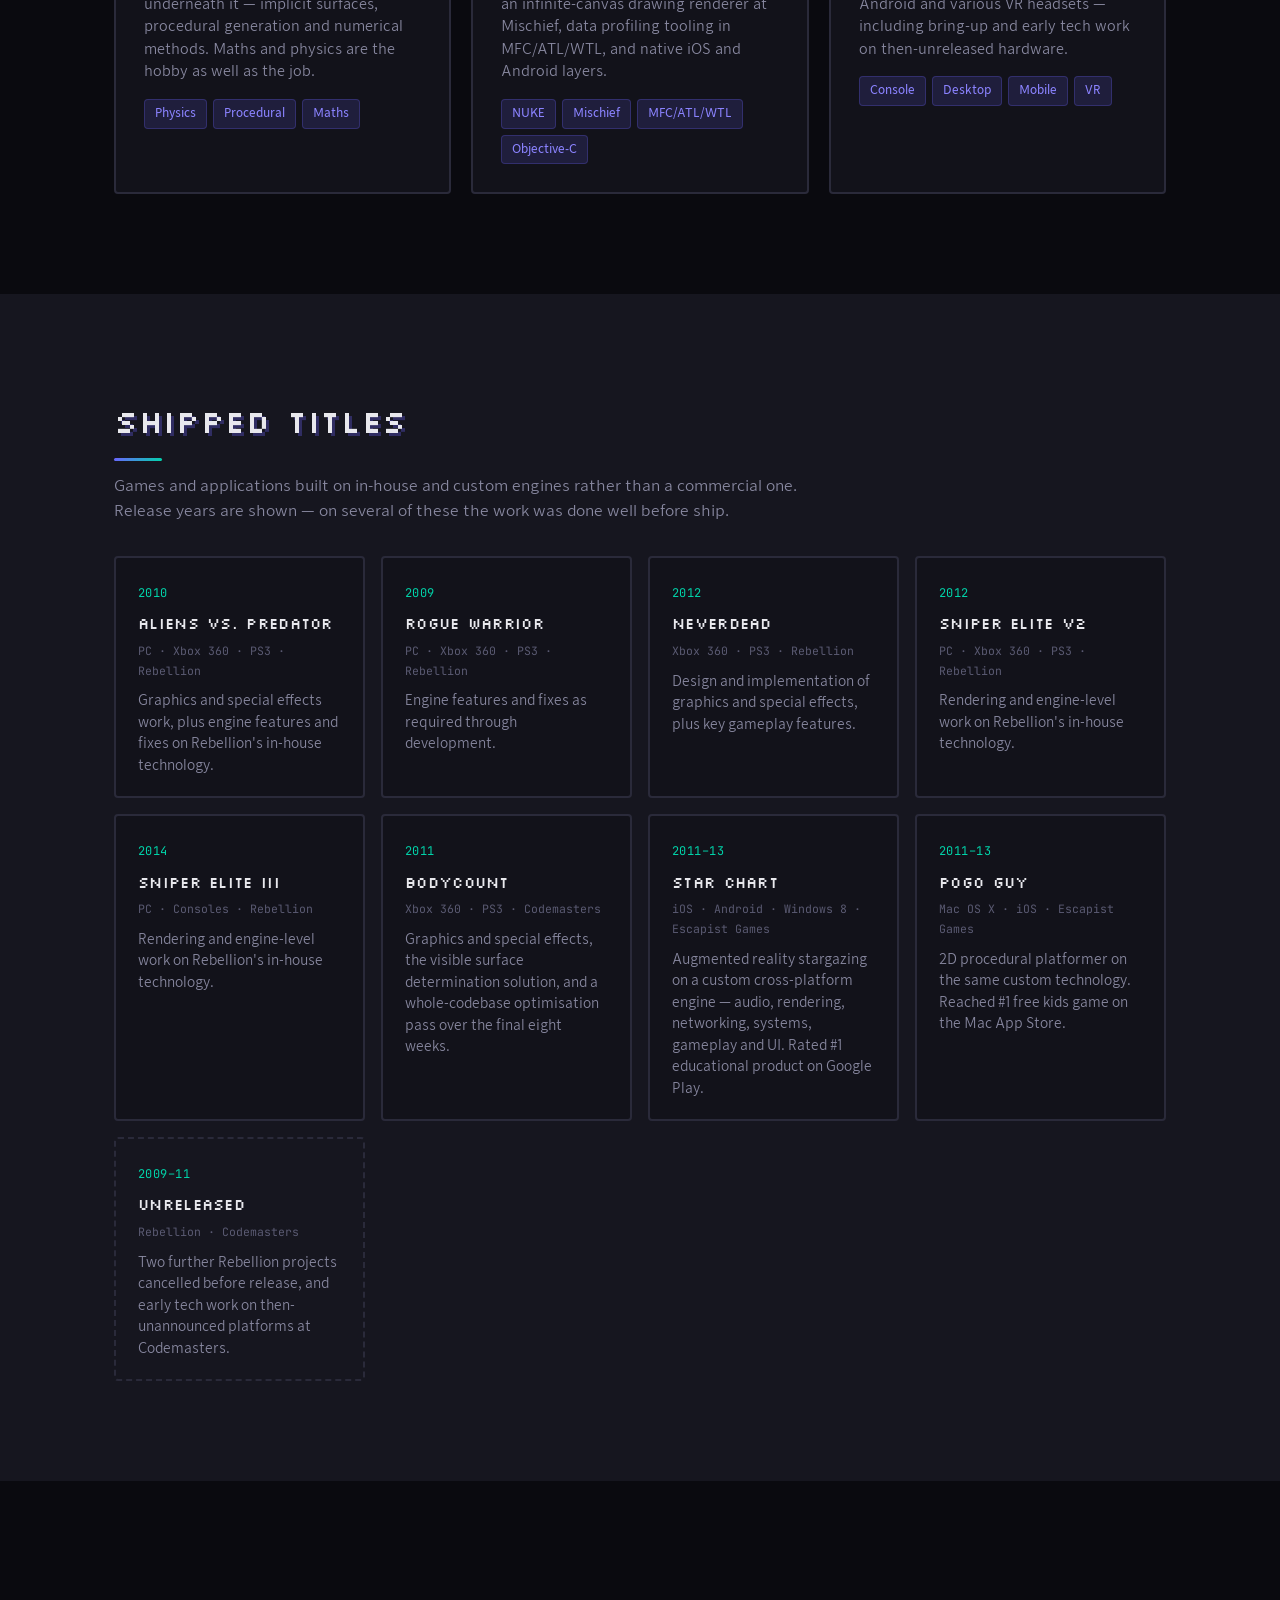
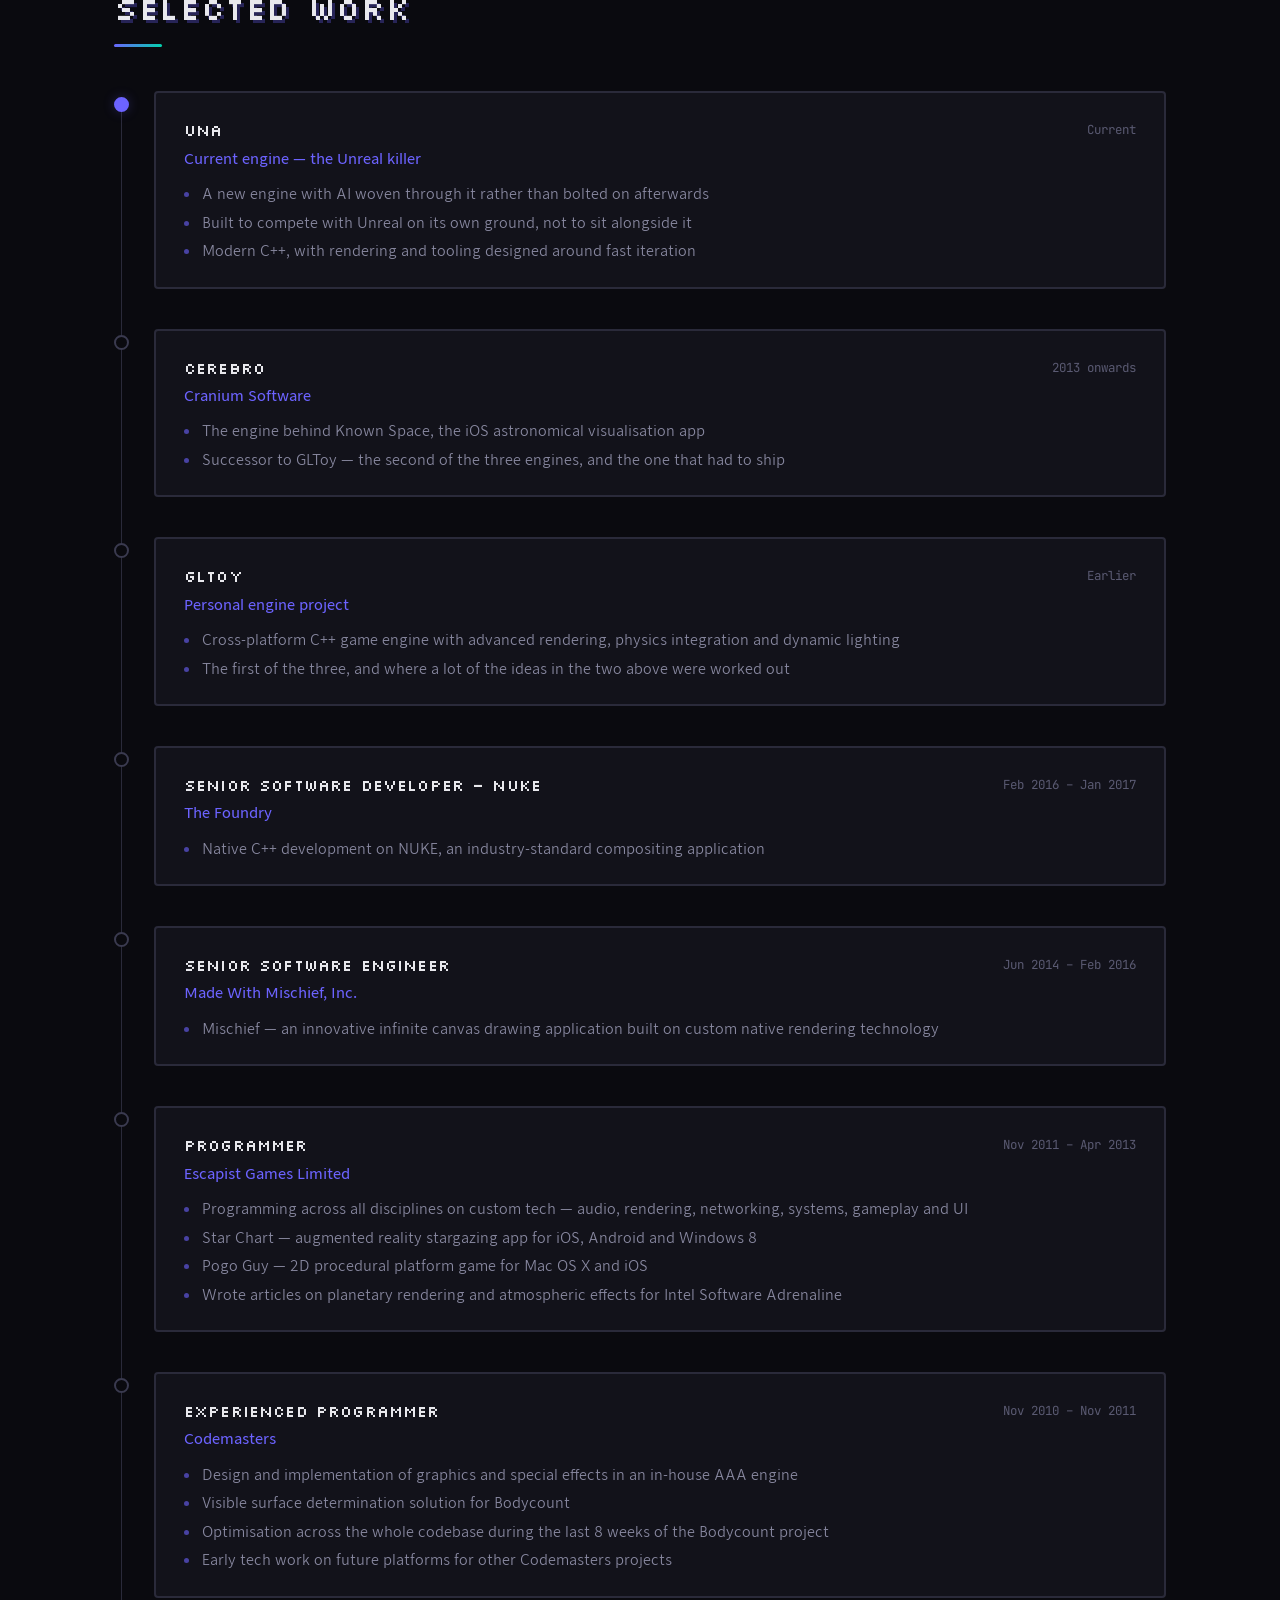
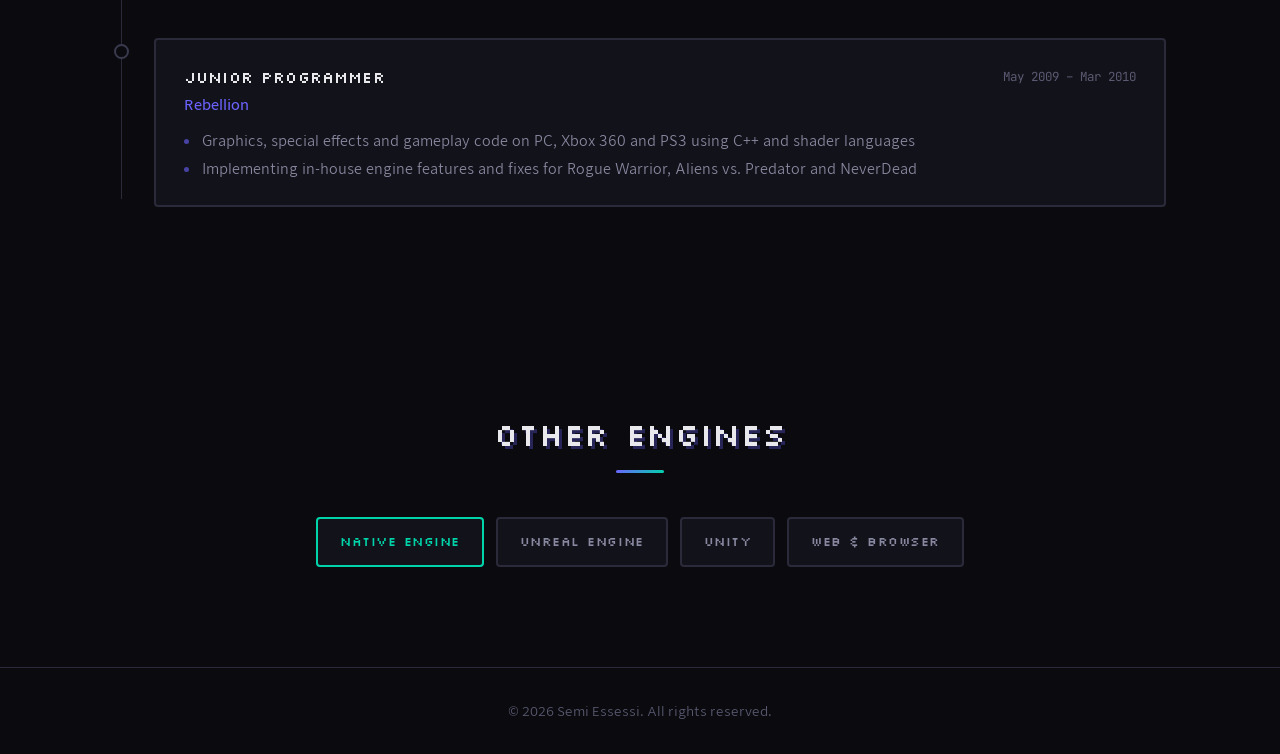
==== commit 5b8c2d72: "Use Nebula Sans for body text instead of Space Grotesk Self-host the latin woff2 at 300-700 from Fon" ====
--- a/native-engine/index.html
+++ b/native-engine/index.html
@@ -7,7 +7,7 @@
   <meta name="description" content="Custom C++ game engine and native graphics experience: renderers, engine architecture, physics, tooling and optimisation across console, desktop and mobile.">
   <link rel="preconnect" href="https://fonts.googleapis.com">
   <link rel="preconnect" href="https://fonts.gstatic.com" crossorigin>
-  <link href="https://fonts.googleapis.com/css2?family=Space+Grotesk:wght@300;400;500;600;700&family=JetBrains+Mono:wght@400;500&family=Silkscreen&display=swap" rel="stylesheet">
+  <link href="https://fonts.googleapis.com/css2?family=JetBrains+Mono:wght@400;500&family=Silkscreen&display=swap" rel="stylesheet">
   <link rel="stylesheet" href="../style.css">
   <style>@font-face{font-family:'Upheaval';src:url('../assets/upheavtt.ttf') format('truetype');font-display:swap;}</style>
 </head>
--- a/style.css
+++ b/style.css
@@ -1,6 +1,48 @@
 /* ========================================
    CV Website — Semi Essessi
    ======================================== */
+
+/* Nebula Sans — self-hosted, SIL Open Font License 1.1.
+   Licence in assets/fonts/NebulaSans-OFL.txt. */
+@font-face {
+  font-family: 'Nebula Sans';
+  font-style: normal;
+  font-weight: 300;
+  font-display: swap;
+  src: url('assets/fonts/nebula-sans-300.woff2') format('woff2');
+}
+
+@font-face {
+  font-family: 'Nebula Sans';
+  font-style: normal;
+  font-weight: 400;
+  font-display: swap;
+  src: url('assets/fonts/nebula-sans-400.woff2') format('woff2');
+}
+
+@font-face {
+  font-family: 'Nebula Sans';
+  font-style: normal;
+  font-weight: 500;
+  font-display: swap;
+  src: url('assets/fonts/nebula-sans-500.woff2') format('woff2');
+}
+
+@font-face {
+  font-family: 'Nebula Sans';
+  font-style: normal;
+  font-weight: 600;
+  font-display: swap;
+  src: url('assets/fonts/nebula-sans-600.woff2') format('woff2');
+}
+
+@font-face {
+  font-family: 'Nebula Sans';
+  font-style: normal;
+  font-weight: 700;
+  font-display: swap;
+  src: url('assets/fonts/nebula-sans-700.woff2') format('woff2');
+}
 
 *,
 *::before,
@@ -26,7 +68,7 @@
   --accent-secondary: #00d4aa;
   --accent-warm: #ff6b6b;
   --gradient-accent: linear-gradient(135deg, #6c63ff, #00d4aa);
-  --font: 'Space Grotesk', -apple-system, BlinkMacSystemFont, 'Segoe UI', sans-serif;
+  --font: 'Nebula Sans', -apple-system, BlinkMacSystemFont, 'Segoe UI', sans-serif;
   --font-mono: 'JetBrains Mono', 'Fira Code', monospace;
   --font-pixel: 'Silkscreen', 'Upheaval', 'Press Start 2P', monospace;
   --radius: 12px;
